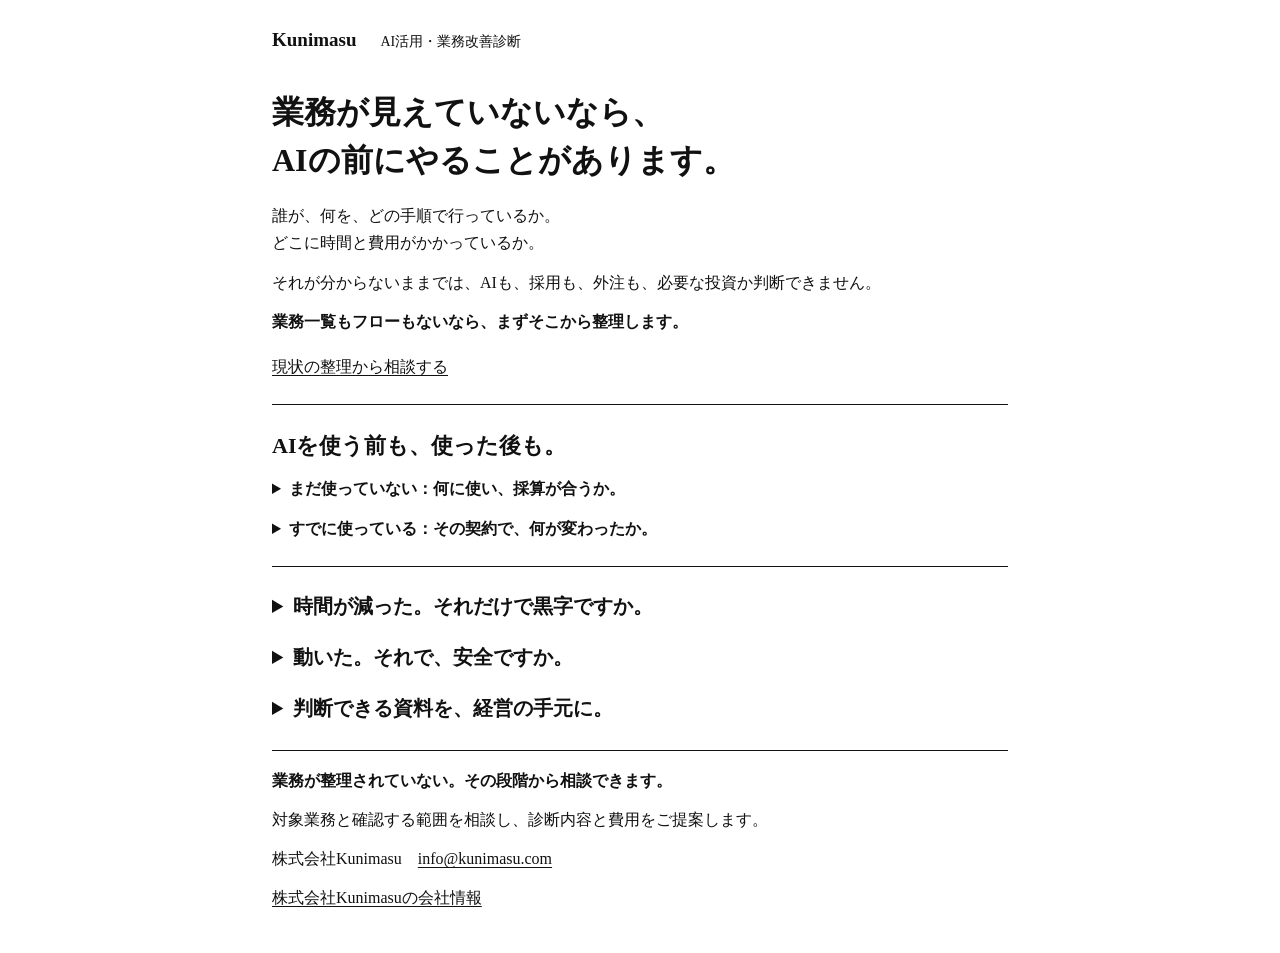
==== ai-diagnosis/index.html @ 6c60172c "Publish monochrome AI business diagnosis service page" ====
<!doctype html>
<html lang="ja">
<head>
  <meta charset="utf-8">
  <meta name="viewport" content="width=device-width, initial-scale=1">
  <title>AI活用・業務改善診断｜株式会社Kunimasu</title>
  <meta name="description" content="業務一覧もフローもないなら、まずそこから。AIを使う前も使った後も、業務の実態を整理し、効果・総費用・安全性を診断します。必要な実装・研修まで株式会社Kunimasuが支援します。">
  <meta property="og:title" content="AI活用・業務改善診断｜株式会社Kunimasu">
  <meta property="og:description" content="業務が見えていないなら、AIの前にやることがあります。業務の整理から、AI活用の効果・費用・安全性の診断、必要な実装・研修まで支援します。">
  <meta property="og:type" content="website">
  <meta property="og:url" content="https://kunimasu.com/ai-diagnosis/">
  <meta property="og:locale" content="ja_JP">
  <meta name="theme-color" content="#ffffff">
  <link rel="canonical" href="https://kunimasu.com/ai-diagnosis/">
  <link rel="icon" type="image/x-icon" href="/favicon.ico">
  <style>
  #kunimasu-monochrome {
    color-scheme:light;
    background:#fff;
    color:#111;
    font-family:"Times New Roman","Yu Mincho","Hiragino Mincho ProN",serif;
    font-size:16px;
    line-height:1.7;
    padding:24px 28px 30px;
    box-sizing:border-box;
    width:100%;
  }
  #kunimasu-monochrome * { box-sizing:border-box; }
  #kunimasu-monochrome a,
  #kunimasu-monochrome a:visited { color:#111; text-decoration:underline; text-underline-offset:3px; }
  #kunimasu-monochrome a:focus-visible,
  #kunimasu-monochrome summary:focus-visible { outline:2px solid #111; outline-offset:4px; }
  #kunimasu-monochrome header { display:flex; flex-wrap:wrap; gap:4px 24px; align-items:baseline; }
  #kunimasu-monochrome header strong { font-size:19px; }
  #kunimasu-monochrome header span { font-size:14px; }
  #kunimasu-monochrome h1 { font-size:32px; line-height:1.5; margin:32px 0 18px; font-weight:700; text-wrap:balance; }
  #kunimasu-monochrome h2 { font-size:22px; line-height:1.55; margin:22px 0 12px; font-weight:700; }
  #kunimasu-monochrome h3 { font-size:18px; margin:20px 0 10px; font-weight:700; }
  #kunimasu-monochrome p { margin:12px 0; }
  #kunimasu-monochrome ul,
  #kunimasu-monochrome ol { padding-left:1.5em; margin:12px 0; }
  #kunimasu-monochrome li { margin:3px 0; }
  #kunimasu-monochrome hr { border:0; border-top:1px solid #111; margin:24px 0; }
  #kunimasu-monochrome details { margin:12px 0; }
  #kunimasu-monochrome summary { font-weight:700; }
  #kunimasu-monochrome .km-point > summary { font-size:20px; line-height:1.55; }
  #kunimasu-monochrome .km-point { margin:20px 0; }
  #kunimasu-monochrome .km-request { margin-top:18px; }
  #kunimasu-monochrome .km-contact { margin-top:26px; padding-top:16px; border-top:1px solid #111; }
  #kunimasu-monochrome .km-contact strong { display:block; margin-bottom:8px; }
  @media(max-width:480px) {
    #kunimasu-monochrome { padding:20px 16px 26px; }
    #kunimasu-monochrome h1 { font-size:26px; margin-top:25px; }
    #kunimasu-monochrome h1 br { display:none; }
    #kunimasu-monochrome h2 { font-size:21px; }
    #kunimasu-monochrome .km-point > summary { font-size:19px; }
  }

  html { color-scheme:light; background:#fff; }
  body { margin:0; background:#fff; color:#111; }
  #kunimasu-monochrome { max-width:792px; margin-inline:auto; }
  #kunimasu-monochrome header strong a { text-decoration:none; }
  #kunimasu-monochrome a { overflow-wrap:anywhere; }
</style>
</head>
<body>
<main id="kunimasu-monochrome" aria-label="Kunimasu AI活用・業務改善診断">
  <header><strong><a href="/">Kunimasu</a></strong><span>AI活用・業務改善診断</span></header>
  <h1>業務が見えていないなら、<br>AIの前にやることがあります。</h1>
  <p>誰が、何を、どの手順で行っているか。<br>どこに時間と費用がかかっているか。</p>
  <p>それが分からないままでは、AIも、採用も、外注も、必要な投資か判断できません。</p>
  <p><strong>業務一覧もフローもないなら、まずそこから整理します。</strong></p>
  <p class="km-request"><a href="#km-contact">現状の整理から相談する</a></p>
  <hr>
  <h2>AIを使う前も、使った後も。</h2>
  <details>
    <summary>まだ使っていない：何に使い、採算が合うか。</summary>
    <p>困っている業務の実態を整理し、人・AI・プログラムでどう分担するかを検討します。必要な契約、導入・研修、運用の費用まで含め、着手する順序を決めます。</p>
    <p>最初から全業務の資料を揃える必要はありません。まず対象業務を選び、ヒアリングと実際の資料・記録から確認します。</p>
  </details>
  <details>
    <summary>すでに使っている：その契約で、何が変わったか。</summary>
    <p>毎回の指示、転記、確認や修正に、どれだけ手間が残っているか。現在使えるAIを踏まえ、業務手順、既存サービス、外注との分担を見直します。</p>
    <p>AIの手順は再利用できる形に整え、決まった変換・計算・集計は検証したプログラムで処理します。人は目的の設定と重要な判断を担います。</p>
  </details>
  <hr>
  <details class="km-point">
    <summary>時間が減った。それだけで黒字ですか。</summary>
    <p>AIの利用料、導入・研修、確認・修正、保守もコストです。削減時間を人件費に換算した数字と、実際に減る支出を分け、総費用に見合うかを確認します。</p>
    <p>以前から使っているツールや外注も比較対象です。置き換える費用と運用負担まで確認し、残すもの、見直すもの、追加で必要なものを整理します。</p>
  </details>
  <details class="km-point">
    <summary>動いた。それで、安全ですか。</summary>
    <p>自作アプリやGoogle Apps Script、AIの作業手順も対象です。誰の権限で動き、誰に公開され、どの情報を外部へ送っているかを確認します。</p>
    <p>対象と確認方法を定め、確認結果・対応の優先順位・未確認事項を報告します。</p>
  </details>
  <details class="km-point">
    <summary>判断できる資料を、経営の手元に。</summary>
    <ol>
      <li><strong>業務一覧表</strong>：担当・頻度・工数・使用ツールを整理します。</li>
      <li><strong>業務フロー図</strong>：作業と情報、判断・承認の流れを示します。</li>
      <li><strong>課題分析シート</strong>：非効率・重複・属人化や、安全性の確認結果を整理します。</li>
      <li><strong>改善提案書</strong>：効果・総費用・実行の難しさを比較します。</li>
      <li><strong>優先順位表・ロードマップ</strong>：着手順、担当、時期を示します。</li>
      <li><strong>手段の比較表</strong>：AI、既存ツール、専用開発などから適切な手段を検討します。</li>
    </ol>
    <p>経営層・事業責任者には、目標・費用・変更できる範囲の確認にご協力いただきます。現場の実態と経営の方針を合わせて、実行計画をまとめます。</p>
    <p>診断結果をもとに、自社で実行することも、必要な実装・研修をKunimasuへ依頼することもできます。人が必要なら、外注・採用の業務要件も整理します。</p>
  </details>
  <section id="km-contact" class="km-contact" aria-label="相談窓口">
    <strong>業務が整理されていない。その段階から相談できます。</strong>
    <p>対象業務と確認する範囲を相談し、診断内容と費用をご提案します。</p>
    <p>株式会社Kunimasu　<a href="mailto:info@kunimasu.com">info@kunimasu.com</a></p>
  </section>
  <footer><p><a href="/">株式会社Kunimasuの会社情報</a></p></footer>
</main>
</body>
</html>
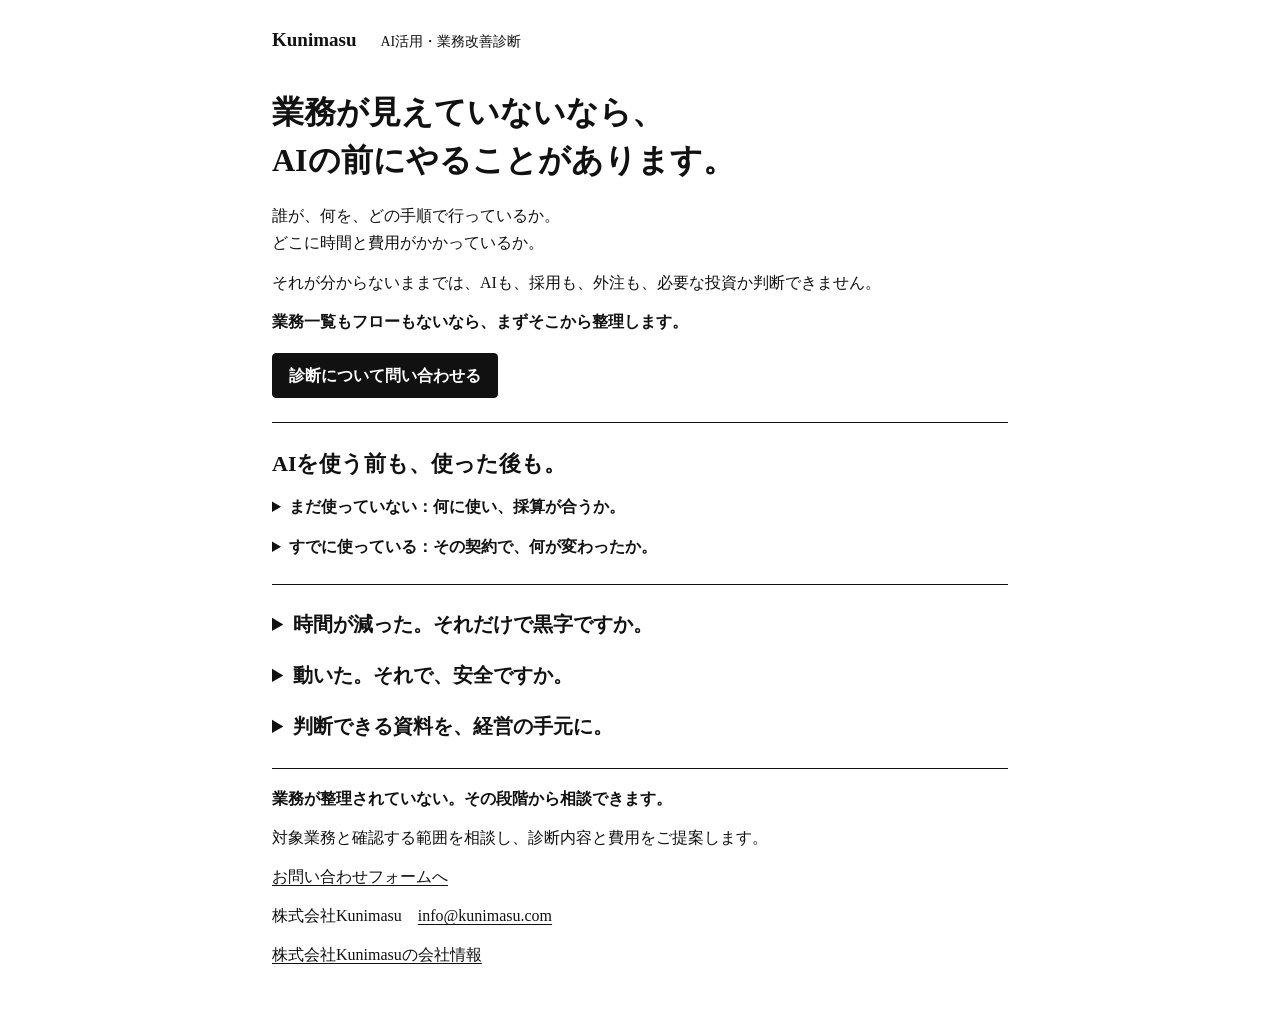
==== commit 3ac39560: "Improve mobile navigation and diagnosis contact flow" ====
--- a/ai-diagnosis/index.html
+++ b/ai-diagnosis/index.html
@@ -46,6 +46,20 @@
   #kunimasu-monochrome .km-point > summary { font-size:20px; line-height:1.55; }
   #kunimasu-monochrome .km-point { margin:20px 0; }
   #kunimasu-monochrome .km-request { margin-top:18px; }
+  #kunimasu-monochrome .km-request a {
+    display:inline-flex;
+    align-items:center;
+    justify-content:center;
+    min-height:44px;
+    padding:8px 16px;
+    border:1px solid #111;
+    border-radius:4px;
+    background:#111;
+    color:#fff;
+    font-weight:700;
+    text-align:center;
+    text-decoration:none;
+  }
   #kunimasu-monochrome .km-contact { margin-top:26px; padding-top:16px; border-top:1px solid #111; }
   #kunimasu-monochrome .km-contact strong { display:block; margin-bottom:8px; }
   @media(max-width:480px) {
@@ -54,6 +68,7 @@
     #kunimasu-monochrome h1 br { display:none; }
     #kunimasu-monochrome h2 { font-size:21px; }
     #kunimasu-monochrome .km-point > summary { font-size:19px; }
+    #kunimasu-monochrome summary { min-height:44px; padding-block:8px; }
   }
 
   html { color-scheme:light; background:#fff; }
@@ -70,7 +85,7 @@
   <p>誰が、何を、どの手順で行っているか。<br>どこに時間と費用がかかっているか。</p>
   <p>それが分からないままでは、AIも、採用も、外注も、必要な投資か判断できません。</p>
   <p><strong>業務一覧もフローもないなら、まずそこから整理します。</strong></p>
-  <p class="km-request"><a href="#km-contact">現状の整理から相談する</a></p>
+  <p class="km-request"><a href="/#contact">診断について問い合わせる</a></p>
   <hr>
   <h2>AIを使う前も、使った後も。</h2>
   <details>
@@ -110,6 +125,7 @@
   <section id="km-contact" class="km-contact" aria-label="相談窓口">
     <strong>業務が整理されていない。その段階から相談できます。</strong>
     <p>対象業務と確認する範囲を相談し、診断内容と費用をご提案します。</p>
+    <p><a href="/#contact">お問い合わせフォームへ</a></p>
     <p>株式会社Kunimasu　<a href="mailto:info@kunimasu.com">info@kunimasu.com</a></p>
   </section>
   <footer><p><a href="/">株式会社Kunimasuの会社情報</a></p></footer>
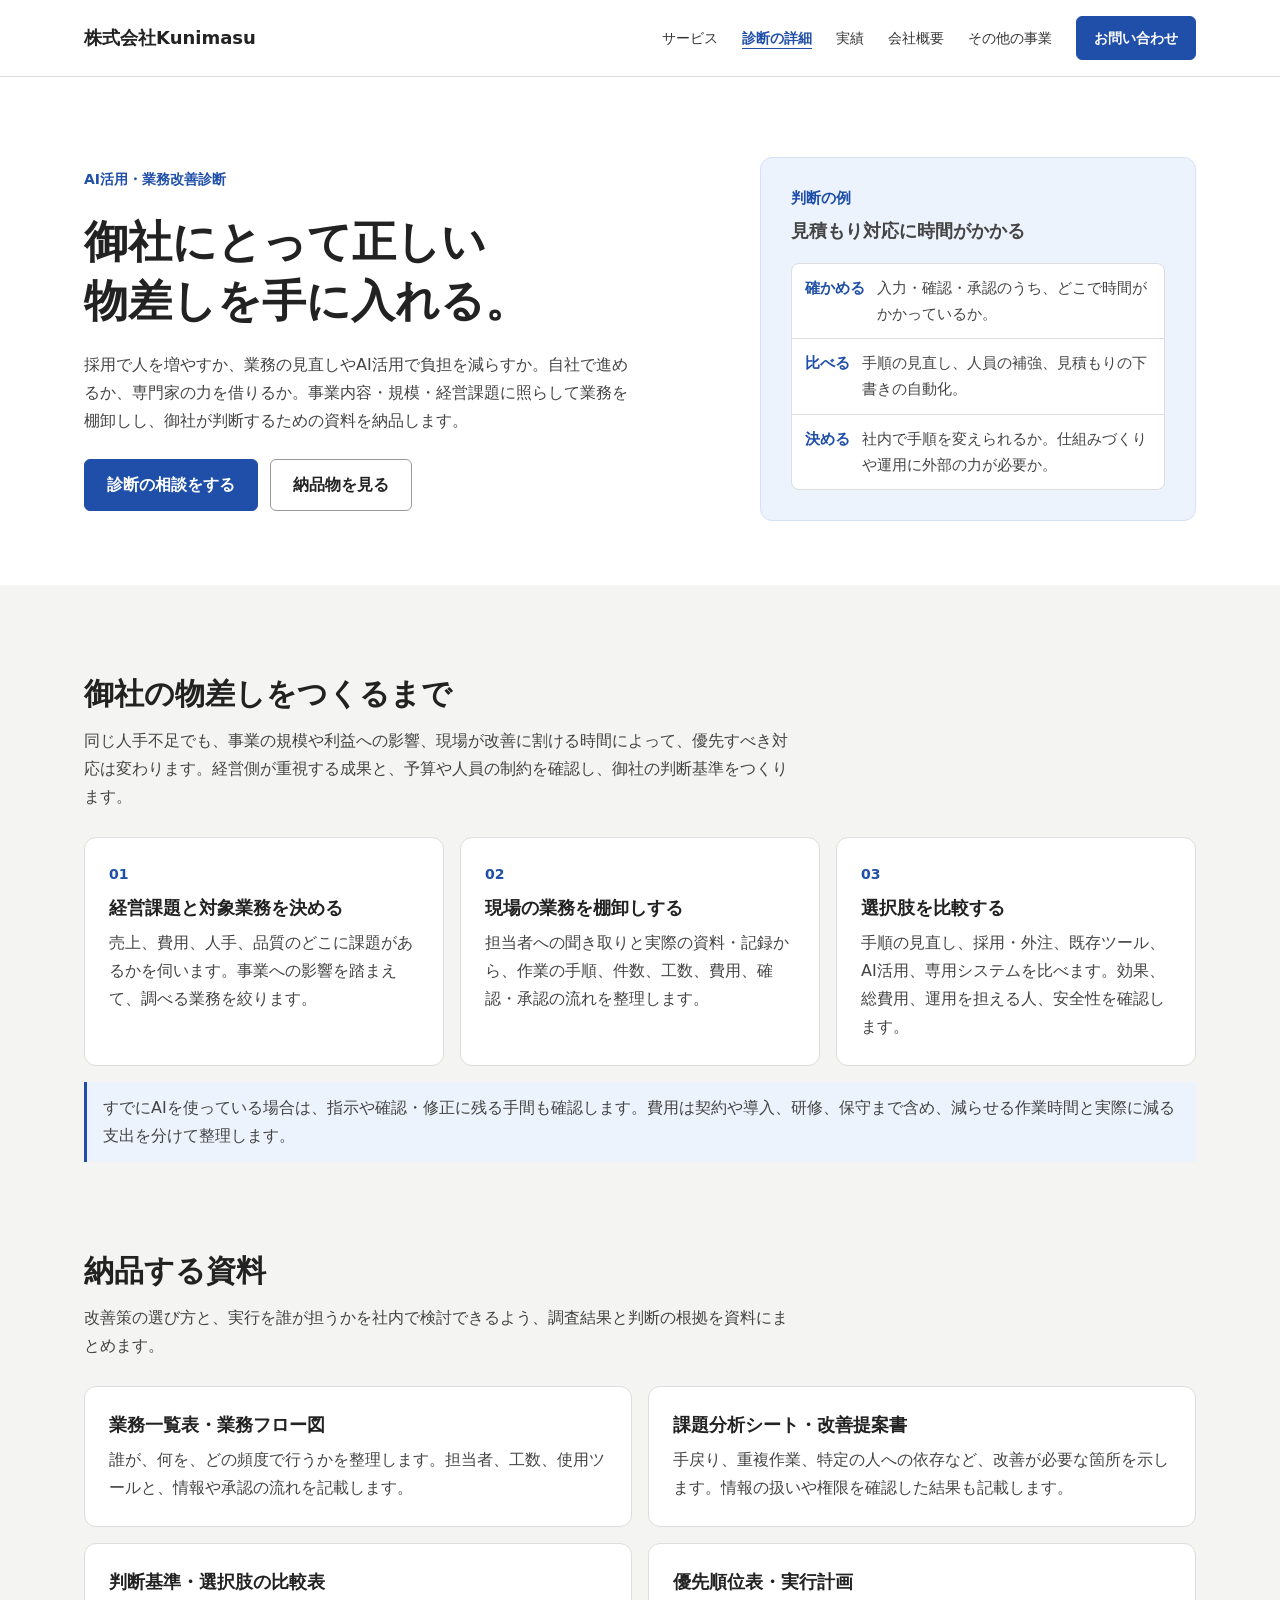
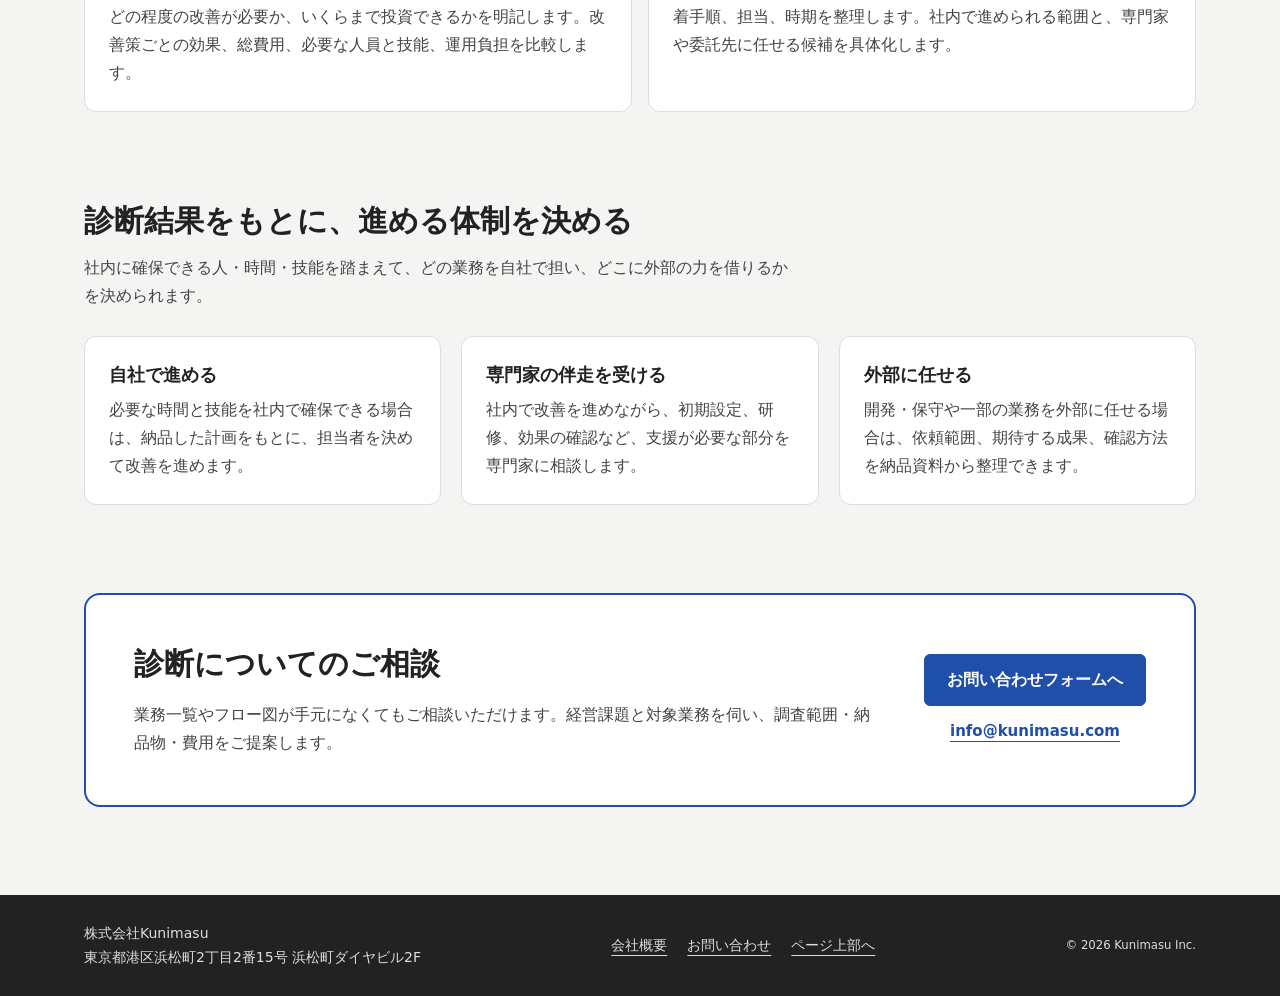
==== commit 3ec41bcd: "Redesign diagnosis page around management decisions" ====
--- a/ai-diagnosis/index.html
+++ b/ai-diagnosis/index.html
@@ -1,134 +1,159 @@
 <!doctype html>
 <html lang="ja">
-<head>
-  <meta charset="utf-8">
-  <meta name="viewport" content="width=device-width, initial-scale=1">
-  <title>AI活用・業務改善診断｜株式会社Kunimasu</title>
-  <meta name="description" content="業務一覧もフローもないなら、まずそこから。AIを使う前も使った後も、業務の実態を整理し、効果・総費用・安全性を診断します。必要な実装・研修まで株式会社Kunimasuが支援します。">
-  <meta property="og:title" content="AI活用・業務改善診断｜株式会社Kunimasu">
-  <meta property="og:description" content="業務が見えていないなら、AIの前にやることがあります。業務の整理から、AI活用の効果・費用・安全性の診断、必要な実装・研修まで支援します。">
-  <meta property="og:type" content="website">
-  <meta property="og:url" content="https://kunimasu.com/ai-diagnosis/">
-  <meta property="og:locale" content="ja_JP">
-  <meta name="theme-color" content="#ffffff">
-  <link rel="canonical" href="https://kunimasu.com/ai-diagnosis/">
-  <link rel="icon" type="image/x-icon" href="/favicon.ico">
-  <style>
-  #kunimasu-monochrome {
-    color-scheme:light;
-    background:#fff;
-    color:#111;
-    font-family:"Times New Roman","Yu Mincho","Hiragino Mincho ProN",serif;
-    font-size:16px;
-    line-height:1.7;
-    padding:24px 28px 30px;
-    box-sizing:border-box;
-    width:100%;
-  }
-  #kunimasu-monochrome * { box-sizing:border-box; }
-  #kunimasu-monochrome a,
-  #kunimasu-monochrome a:visited { color:#111; text-decoration:underline; text-underline-offset:3px; }
-  #kunimasu-monochrome a:focus-visible,
-  #kunimasu-monochrome summary:focus-visible { outline:2px solid #111; outline-offset:4px; }
-  #kunimasu-monochrome header { display:flex; flex-wrap:wrap; gap:4px 24px; align-items:baseline; }
-  #kunimasu-monochrome header strong { font-size:19px; }
-  #kunimasu-monochrome header span { font-size:14px; }
-  #kunimasu-monochrome h1 { font-size:32px; line-height:1.5; margin:32px 0 18px; font-weight:700; text-wrap:balance; }
-  #kunimasu-monochrome h2 { font-size:22px; line-height:1.55; margin:22px 0 12px; font-weight:700; }
-  #kunimasu-monochrome h3 { font-size:18px; margin:20px 0 10px; font-weight:700; }
-  #kunimasu-monochrome p { margin:12px 0; }
-  #kunimasu-monochrome ul,
-  #kunimasu-monochrome ol { padding-left:1.5em; margin:12px 0; }
-  #kunimasu-monochrome li { margin:3px 0; }
-  #kunimasu-monochrome hr { border:0; border-top:1px solid #111; margin:24px 0; }
-  #kunimasu-monochrome details { margin:12px 0; }
-  #kunimasu-monochrome summary { font-weight:700; }
-  #kunimasu-monochrome .km-point > summary { font-size:20px; line-height:1.55; }
-  #kunimasu-monochrome .km-point { margin:20px 0; }
-  #kunimasu-monochrome .km-request { margin-top:18px; }
-  #kunimasu-monochrome .km-request a {
-    display:inline-flex;
-    align-items:center;
-    justify-content:center;
-    min-height:44px;
-    padding:8px 16px;
-    border:1px solid #111;
-    border-radius:4px;
-    background:#111;
-    color:#fff;
-    font-weight:700;
-    text-align:center;
-    text-decoration:none;
-  }
-  #kunimasu-monochrome .km-contact { margin-top:26px; padding-top:16px; border-top:1px solid #111; }
-  #kunimasu-monochrome .km-contact strong { display:block; margin-bottom:8px; }
-  @media(max-width:480px) {
-    #kunimasu-monochrome { padding:20px 16px 26px; }
-    #kunimasu-monochrome h1 { font-size:26px; margin-top:25px; }
-    #kunimasu-monochrome h1 br { display:none; }
-    #kunimasu-monochrome h2 { font-size:21px; }
-    #kunimasu-monochrome .km-point > summary { font-size:19px; }
-    #kunimasu-monochrome summary { min-height:44px; padding-block:8px; }
-  }
+  <head>
+    <meta charset="utf-8">
+    <meta name="viewport" content="width=device-width, initial-scale=1">
+    <title>AI活用・業務改善診断｜株式会社Kunimasu</title>
+    <meta name="description" content="業務を棚卸しし、採用・外注・AI活用などを御社の事業に合う基準で比較します。自社で進めるか、専門家に任せるかを判断できる資料を納品します。">
+    <meta property="og:title" content="AI活用・業務改善診断｜株式会社Kunimasu">
+    <meta property="og:description" content="御社にとって正しい物差しを手に入れる。業務を棚卸しし、改善策と進める体制を経営として判断できる資料を納品します。">
+    <meta property="og:type" content="website">
+    <meta property="og:url" content="https://kunimasu.com/ai-diagnosis/">
+    <meta property="og:locale" content="ja_JP">
+    <meta name="theme-color" content="#ffffff">
+    <link rel="canonical" href="https://kunimasu.com/ai-diagnosis/">
+    <link rel="icon" type="image/x-icon" href="../favicon.ico">
+    <link rel="stylesheet" href="../styles.css?v=20261112-1">
+    <link rel="stylesheet" href="../home.css?v=20261125-mobile">
+    <link rel="stylesheet" href="diagnosis.css">
+    <script src="../home-menu.js" defer></script>
+  </head>
+  <body class="home-page diagnosis-page" id="top">
+    <a class="skip-link" href="#main">本文へ移動</a>
+    <header class="home-header">
+      <div class="home-shell home-header-inner">
+        <a class="home-brand" href="../" aria-label="株式会社Kunimasu"><span class="home-brand-company">株式会社</span>Kunimasu</a>
+        <button class="home-menu-button" type="button" aria-controls="home-nav" aria-expanded="false" hidden>メニュー</button>
+        <nav class="home-nav" id="home-nav" aria-label="メインメニュー">
+          <a href="../#service">サービス</a>
+          <a href="./" aria-current="page">診断の詳細</a>
+          <a href="../#works">実績</a>
+          <a href="../#company">会社概要</a>
+          <a href="../#other">その他の事業</a>
+        </nav>
+        <a class="home-button home-button-small home-header-contact" href="../#contact">お問い合わせ</a>
+      </div>
+    </header>
 
-  html { color-scheme:light; background:#fff; }
-  body { margin:0; background:#fff; color:#111; }
-  #kunimasu-monochrome { max-width:792px; margin-inline:auto; }
-  #kunimasu-monochrome header strong a { text-decoration:none; }
-  #kunimasu-monochrome a { overflow-wrap:anywhere; }
-</style>
-</head>
-<body>
-<main id="kunimasu-monochrome" aria-label="Kunimasu AI活用・業務改善診断">
-  <header><strong><a href="/">Kunimasu</a></strong><span>AI活用・業務改善診断</span></header>
-  <h1>業務が見えていないなら、<br>AIの前にやることがあります。</h1>
-  <p>誰が、何を、どの手順で行っているか。<br>どこに時間と費用がかかっているか。</p>
-  <p>それが分からないままでは、AIも、採用も、外注も、必要な投資か判断できません。</p>
-  <p><strong>業務一覧もフローもないなら、まずそこから整理します。</strong></p>
-  <p class="km-request"><a href="/#contact">診断について問い合わせる</a></p>
-  <hr>
-  <h2>AIを使う前も、使った後も。</h2>
-  <details>
-    <summary>まだ使っていない：何に使い、採算が合うか。</summary>
-    <p>困っている業務の実態を整理し、人・AI・プログラムでどう分担するかを検討します。必要な契約、導入・研修、運用の費用まで含め、着手する順序を決めます。</p>
-    <p>最初から全業務の資料を揃える必要はありません。まず対象業務を選び、ヒアリングと実際の資料・記録から確認します。</p>
-  </details>
-  <details>
-    <summary>すでに使っている：その契約で、何が変わったか。</summary>
-    <p>毎回の指示、転記、確認や修正に、どれだけ手間が残っているか。現在使えるAIを踏まえ、業務手順、既存サービス、外注との分担を見直します。</p>
-    <p>AIの手順は再利用できる形に整え、決まった変換・計算・集計は検証したプログラムで処理します。人は目的の設定と重要な判断を担います。</p>
-  </details>
-  <hr>
-  <details class="km-point">
-    <summary>時間が減った。それだけで黒字ですか。</summary>
-    <p>AIの利用料、導入・研修、確認・修正、保守もコストです。削減時間を人件費に換算した数字と、実際に減る支出を分け、総費用に見合うかを確認します。</p>
-    <p>以前から使っているツールや外注も比較対象です。置き換える費用と運用負担まで確認し、残すもの、見直すもの、追加で必要なものを整理します。</p>
-  </details>
-  <details class="km-point">
-    <summary>動いた。それで、安全ですか。</summary>
-    <p>自作アプリやGoogle Apps Script、AIの作業手順も対象です。誰の権限で動き、誰に公開され、どの情報を外部へ送っているかを確認します。</p>
-    <p>対象と確認方法を定め、確認結果・対応の優先順位・未確認事項を報告します。</p>
-  </details>
-  <details class="km-point">
-    <summary>判断できる資料を、経営の手元に。</summary>
-    <ol>
-      <li><strong>業務一覧表</strong>：担当・頻度・工数・使用ツールを整理します。</li>
-      <li><strong>業務フロー図</strong>：作業と情報、判断・承認の流れを示します。</li>
-      <li><strong>課題分析シート</strong>：非効率・重複・属人化や、安全性の確認結果を整理します。</li>
-      <li><strong>改善提案書</strong>：効果・総費用・実行の難しさを比較します。</li>
-      <li><strong>優先順位表・ロードマップ</strong>：着手順、担当、時期を示します。</li>
-      <li><strong>手段の比較表</strong>：AI、既存ツール、専用開発などから適切な手段を検討します。</li>
-    </ol>
-    <p>経営層・事業責任者には、目標・費用・変更できる範囲の確認にご協力いただきます。現場の実態と経営の方針を合わせて、実行計画をまとめます。</p>
-    <p>診断結果をもとに、自社で実行することも、必要な実装・研修をKunimasuへ依頼することもできます。人が必要なら、外注・採用の業務要件も整理します。</p>
-  </details>
-  <section id="km-contact" class="km-contact" aria-label="相談窓口">
-    <strong>業務が整理されていない。その段階から相談できます。</strong>
-    <p>対象業務と確認する範囲を相談し、診断内容と費用をご提案します。</p>
-    <p><a href="/#contact">お問い合わせフォームへ</a></p>
-    <p>株式会社Kunimasu　<a href="mailto:info@kunimasu.com">info@kunimasu.com</a></p>
-  </section>
-  <footer><p><a href="/">株式会社Kunimasuの会社情報</a></p></footer>
-</main>
-</body>
+    <main id="main" tabindex="-1">
+      <section class="home-hero" aria-labelledby="diagnosis-hero-title">
+        <div class="home-shell home-hero-inner diagnosis-hero">
+          <div class="home-hero-copy">
+            <p class="home-eyebrow">AI活用・業務改善診断</p>
+            <h1 id="diagnosis-hero-title"><span>御社にとって正しい</span><span>物差しを手に入れる。</span></h1>
+            <p>採用で人を増やすか、業務の見直しやAI活用で負担を減らすか。自社で進めるか、専門家の力を借りるか。事業内容・規模・経営課題に照らして業務を棚卸しし、御社が判断するための資料を納品します。</p>
+            <div class="home-actions">
+              <a class="home-button" href="../#contact">診断の相談をする</a>
+              <a class="home-button home-button-secondary" href="#deliverables">納品物を見る</a>
+            </div>
+          </div>
+          <aside class="home-card diagnosis-example" aria-labelledby="diagnosis-example-title">
+            <h2 id="diagnosis-example-title">判断の例</h2>
+            <p class="diagnosis-example-subject">見積もり対応に時間がかかる</p>
+            <dl>
+              <div><dt>確かめる</dt><dd>入力・確認・承認のうち、どこで時間がかかっているか。</dd></div>
+              <div><dt>比べる</dt><dd>手順の見直し、人員の補強、見積もりの下書きの自動化。</dd></div>
+              <div><dt>決める</dt><dd>社内で手順を変えられるか。仕組みづくりや運用に外部の力が必要か。</dd></div>
+            </dl>
+          </aside>
+        </div>
+      </section>
+
+      <section class="home-shell home-section" aria-labelledby="diagnosis-process-title">
+        <div class="diagnosis-section-heading">
+          <h2 id="diagnosis-process-title">御社の物差しをつくるまで</h2>
+          <p>同じ人手不足でも、事業の規模や利益への影響、現場が改善に割ける時間によって、優先すべき対応は変わります。経営側が重視する成果と、予算や人員の制約を確認し、御社の判断基準をつくります。</p>
+        </div>
+        <ol class="home-grid home-steps diagnosis-steps" role="list">
+          <li class="home-card">
+            <h3>経営課題と対象業務を決める</h3>
+            <p>売上、費用、人手、品質のどこに課題があるかを伺います。事業への影響を踏まえて、調べる業務を絞ります。</p>
+          </li>
+          <li class="home-card">
+            <h3>現場の業務を棚卸しする</h3>
+            <p>担当者への聞き取りと実際の資料・記録から、作業の手順、件数、工数、費用、確認・承認の流れを整理します。</p>
+          </li>
+          <li class="home-card">
+            <h3>選択肢を比較する</h3>
+            <p>手順の見直し、採用・外注、既存ツール、AI活用、専用システムを比べます。効果、総費用、運用を担える人、安全性を確認します。</p>
+          </li>
+        </ol>
+        <p class="diagnosis-note">すでにAIを使っている場合は、指示や確認・修正に残る手間も確認します。費用は契約や導入、研修、保守まで含め、減らせる作業時間と実際に減る支出を分けて整理します。</p>
+      </section>
+
+      <section class="home-shell home-section" id="deliverables" aria-labelledby="diagnosis-deliverables-title">
+        <div class="diagnosis-section-heading">
+          <h2 id="diagnosis-deliverables-title">納品する資料</h2>
+          <p>改善策の選び方と、実行を誰が担うかを社内で検討できるよう、調査結果と判断の根拠を資料にまとめます。</p>
+        </div>
+        <div class="home-grid home-grid-two diagnosis-documents">
+          <article class="home-card diagnosis-document">
+            <h3>業務一覧表・業務フロー図</h3>
+            <p>誰が、何を、どの頻度で行うかを整理します。担当者、工数、使用ツールと、情報や承認の流れを記載します。</p>
+          </article>
+          <article class="home-card diagnosis-document">
+            <h3>課題分析シート・改善提案書</h3>
+            <p>手戻り、重複作業、特定の人への依存など、改善が必要な箇所を示します。情報の扱いや権限を確認した結果も記載します。</p>
+          </article>
+          <article class="home-card diagnosis-document">
+            <h3>判断基準・選択肢の比較表</h3>
+            <p>どの程度の改善が必要か、いくらまで投資できるかを明記します。改善策ごとの効果、総費用、必要な人員と技能、運用負担を比較します。</p>
+          </article>
+          <article class="home-card diagnosis-document">
+            <h3>優先順位表・実行計画</h3>
+            <p>着手順、担当、時期を整理します。社内で進められる範囲と、専門家や委託先に任せる候補を具体化します。</p>
+          </article>
+        </div>
+      </section>
+
+      <section class="home-shell home-section" aria-labelledby="diagnosis-ownership-title">
+        <div class="diagnosis-section-heading">
+          <h2 id="diagnosis-ownership-title">診断結果をもとに、進める体制を決める</h2>
+          <p>社内に確保できる人・時間・技能を踏まえて、どの業務を自社で担い、どこに外部の力を借りるかを決められます。</p>
+        </div>
+        <div class="home-grid home-grid-three diagnosis-ownership">
+          <article class="home-card diagnosis-document">
+            <h3>自社で進める</h3>
+            <p>必要な時間と技能を社内で確保できる場合は、納品した計画をもとに、担当者を決めて改善を進めます。</p>
+          </article>
+          <article class="home-card diagnosis-document">
+            <h3>専門家の伴走を受ける</h3>
+            <p>社内で改善を進めながら、初期設定、研修、効果の確認など、支援が必要な部分を専門家に相談します。</p>
+          </article>
+          <article class="home-card diagnosis-document">
+            <h3>外部に任せる</h3>
+            <p>開発・保守や一部の業務を外部に任せる場合は、依頼範囲、期待する成果、確認方法を納品資料から整理できます。</p>
+          </article>
+        </div>
+      </section>
+
+      <section class="home-shell home-section diagnosis-contact" id="km-contact" aria-labelledby="diagnosis-contact-title">
+        <div class="home-panel diagnosis-contact-panel">
+          <div class="home-panel-copy">
+            <h2 id="diagnosis-contact-title">診断についてのご相談</h2>
+            <p>業務一覧やフロー図が手元になくてもご相談いただけます。経営課題と対象業務を伺い、調査範囲・納品物・費用をご提案します。</p>
+          </div>
+          <div class="diagnosis-contact-actions">
+            <a class="home-button" href="../#contact">お問い合わせフォームへ</a>
+            <a class="home-text-link" href="mailto:info@kunimasu.com">info@kunimasu.com</a>
+          </div>
+        </div>
+      </section>
+    </main>
+
+    <footer class="home-footer">
+      <div class="home-shell home-footer-inner">
+        <div>
+          <p>株式会社Kunimasu</p>
+          <p>東京都港区浜松町2丁目2番15号 浜松町ダイヤビル2F</p>
+        </div>
+        <nav aria-label="フッターメニュー">
+          <a href="../company/">会社概要</a>
+          <a href="../contact/">お問い合わせ</a>
+          <a href="#top">ページ上部へ</a>
+        </nav>
+        <small>© 2026 Kunimasu Inc.</small>
+      </div>
+    </footer>
+  </body>
 </html>
--- a/styles.css
+++ b/styles.css
@@ -0,0 +1,331 @@
+@charset "UTF-8";
+
+:root {
+  color-scheme: light;
+  --ink: #202020;
+  --muted: #626262;
+  --line: #dedede;
+}
+
+* {
+  box-sizing: border-box;
+}
+
+html {
+  scroll-padding-top: 32px;
+}
+
+body {
+  margin: 0;
+  background: #fff;
+  color: var(--ink);
+  font-family: Arial, "Hiragino Kaku Gothic ProN", "Yu Gothic", Meiryo, sans-serif;
+  font-size: 15px;
+  line-height: 1.9;
+  -webkit-font-smoothing: antialiased;
+}
+
+a {
+  color: inherit;
+  text-underline-offset: 5px;
+  text-decoration-thickness: 1px;
+}
+
+a:hover {
+  text-decoration: underline;
+}
+
+a:focus-visible {
+  outline: 2px solid currentColor;
+  outline-offset: 5px;
+}
+
+h1, h2, h3, p {
+  margin: 0;
+}
+
+.page {
+  width: min(1040px, calc(100% - 96px));
+  margin-inline: auto;
+}
+
+.skip-link {
+  position: fixed;
+  top: 10px;
+  left: 10px;
+  z-index: 10;
+  padding: 8px 14px;
+  background: #fff;
+  transform: translateY(-180%);
+}
+
+.skip-link:focus {
+  transform: none;
+}
+
+.site-header {
+  display: flex;
+  justify-content: space-between;
+  align-items: center;
+  gap: 24px;
+  min-height: 96px;
+}
+
+.brand {
+  padding-block: 10px;
+  font-size: 15px;
+  font-weight: 700;
+  text-decoration: none;
+}
+
+.site-header nav {
+  display: flex;
+  flex-wrap: wrap;
+  gap: 0 30px;
+  font-size: 12px;
+}
+
+.site-header nav a {
+  padding-block: 12px;
+  text-decoration: none;
+}
+
+.hero {
+  display: grid;
+  grid-template-columns: 1.1fr 1fr;
+  align-items: center;
+  gap: 64px;
+  padding-block: 85px 105px;
+}
+
+.hero h1 {
+  font-family: "Times New Roman", Times, serif;
+  font-size: clamp(76px, 11.4vw, 138px);
+  font-weight: 400;
+  line-height: 1;
+  letter-spacing: -.055em;
+}
+
+.hero p {
+  justify-self: end;
+  font-size: 20px;
+  line-height: 2;
+}
+
+.section {
+  display: grid;
+  grid-template-columns: 140px minmax(0, 1fr);
+  gap: 40px;
+  padding-top: 26px;
+  border-top: 1px solid var(--ink);
+}
+
+.section + .section {
+  margin-top: 76px;
+}
+
+.section h2 {
+  font-size: 14px;
+  font-weight: 700;
+  line-height: 2;
+}
+
+.business-row {
+  display: grid;
+  grid-template-columns: 180px minmax(0, 1fr);
+  gap: 24px;
+  padding-block: 23px;
+  border-bottom: 1px solid var(--line);
+}
+
+.business-row:first-child {
+  padding-top: 0;
+}
+
+.business-row:last-child {
+  border-bottom: 0;
+  padding-bottom: 0;
+}
+
+.business-row h3 {
+  font-size: 16px;
+  font-weight: 500;
+  line-height: 1.9;
+}
+
+.business-row p {
+  color: var(--muted);
+  font-size: 14px;
+  line-height: 1.9;
+}
+
+.service-url {
+  display: inline-block;
+  margin-top: 8px;
+  font-size: 12px;
+}
+
+.company-list {
+  margin: 0;
+}
+
+.company-list > div {
+  display: grid;
+  grid-template-columns: 180px minmax(0, 1fr);
+  gap: 24px;
+  padding-block: 15px;
+  border-bottom: 1px solid var(--line);
+}
+
+.company-list > div:first-child {
+  padding-top: 0;
+}
+
+.company-list > div:last-child {
+  padding-bottom: 0;
+  border-bottom: 0;
+}
+
+.company-list dt {
+  font-size: 13px;
+}
+
+.company-list dd {
+  margin: 0;
+  font-size: 14px;
+  overflow-wrap: anywhere;
+}
+
+.contact-email {
+  display: inline-block;
+  font-size: 24px;
+  line-height: 1.4;
+}
+
+.contact-section p {
+  margin-top: 17px;
+  color: var(--muted);
+  font-size: 13px;
+}
+
+.site-footer {
+  display: flex;
+  justify-content: space-between;
+  align-items: center;
+  gap: 20px;
+  margin-top: 95px;
+  padding-block: 23px;
+  border-top: 1px solid var(--line);
+  color: var(--muted);
+  font-size: 11px;
+}
+
+.site-footer small {
+  font-size: inherit;
+}
+
+@media (max-width: 800px) {
+  .page {
+    width: calc(100% - 56px);
+  }
+
+  .hero {
+    grid-template-columns: 1fr;
+    gap: 30px;
+    padding-block: 58px 70px;
+  }
+
+  .hero h1 {
+    font-size: clamp(48px, 17.5vw, 108px);
+  }
+
+  .hero p {
+    justify-self: start;
+    font-size: 17px;
+  }
+
+  .section {
+    grid-template-columns: 1fr;
+    gap: 27px;
+    padding-top: 20px;
+  }
+
+  .business-row,
+  .company-list > div {
+    grid-template-columns: 160px minmax(0, 1fr);
+  }
+}
+
+@media (max-width: 480px) {
+  .page {
+    width: calc(100% - 40px);
+  }
+
+  .site-header {
+    flex-wrap: wrap;
+    justify-content: flex-start;
+    gap: 0;
+    padding-top: 14px;
+  }
+
+  .brand {
+    flex-basis: 100%;
+    font-size: 14px;
+  }
+
+  .site-header nav {
+    gap: 0 26px;
+    font-size: 12px;
+  }
+
+  .hero {
+    padding-block: 44px 55px;
+    gap: 27px;
+  }
+
+  .hero p {
+    font-size: 16px;
+  }
+
+  .section + .section {
+    margin-top: 55px;
+  }
+
+  .business-row {
+    grid-template-columns: 1fr;
+    gap: 6px;
+    padding-block: 19px;
+  }
+
+  .business-row h3 {
+    font-size: 16px;
+  }
+
+  .business-row p,
+  .company-list dd {
+    font-size: 13px;
+  }
+
+  .company-list > div {
+    grid-template-columns: 66px minmax(0, 1fr);
+    gap: 19px;
+    padding-block: 16px;
+  }
+
+  .company-list dt {
+    font-size: 12px;
+  }
+
+  .contact-email {
+    font-size: 23px;
+  }
+
+  .contact-section p {
+    font-size: 12px;
+  }
+
+  .site-footer {
+    margin-top: 64px;
+    font-size: 10px;
+  }
+}
--- a/home.css
+++ b/home.css
@@ -0,0 +1,902 @@
+.home-page {
+  --home-white: #fff;
+  --home-background: #f4f4f2;
+  --home-strip: #ecece8;
+  --home-ink: #222;
+  --home-copy: #444;
+  --home-muted: #555;
+  --home-line: #ddd;
+  --home-accent: #1f4fa8;
+  --home-accent-hover: #163a7d;
+  --home-accent-tint: #edf3fc;
+  --home-width: 1160px;
+  --home-gutter: 24px;
+  --home-section-gap: 88px;
+
+  background: var(--home-background);
+  color: var(--home-ink);
+  font-family: "Noto Sans JP", system-ui, "Yu Gothic", Meiryo, sans-serif;
+  font-size: 1rem;
+  line-height: 1.75;
+}
+
+.home-page :focus-visible {
+  outline: 2px solid var(--home-accent);
+  outline-offset: 4px;
+}
+
+.home-page h2 {
+  font-size: clamp(1.5rem, 2.5vw, 1.875rem);
+  line-height: 1.4;
+}
+
+.home-page h3 {
+  font-size: 1.125rem;
+  line-height: 1.5;
+}
+
+.home-shell {
+  width: 100%;
+  max-width: var(--home-width);
+  margin-inline: auto;
+  padding-inline: var(--home-gutter);
+}
+
+.home-header {
+  background: var(--home-white);
+  border-bottom: 1px solid var(--home-line);
+}
+
+.home-header-inner {
+  display: grid;
+  grid-template-columns: auto minmax(0, 1fr) auto;
+  align-items: center;
+  gap: 24px;
+  padding-block: 16px;
+}
+
+.home-brand {
+  font-size: 1.125rem;
+  font-weight: 700;
+  text-decoration: none;
+}
+
+.home-menu-button {
+  display: none;
+}
+
+.home-nav {
+  display: flex;
+  flex-wrap: wrap;
+  justify-content: flex-end;
+  gap: 4px 24px;
+}
+
+.home-nav a {
+  display: flex;
+  align-items: center;
+  min-height: 44px;
+  color: #333;
+  font-size: 0.875rem;
+  text-decoration: none;
+}
+
+.home-nav a:hover,
+.home-brand:hover {
+  color: var(--home-accent);
+  text-decoration: underline;
+}
+
+.home-button {
+  display: inline-flex;
+  align-items: center;
+  justify-content: center;
+  border: 1px solid var(--home-accent);
+  border-radius: 6px;
+  padding: 13px 22px;
+  background: var(--home-accent);
+  color: var(--home-white);
+  font: inherit;
+  font-weight: 700;
+  line-height: 1.5;
+  text-align: center;
+  text-decoration: none;
+  cursor: pointer;
+}
+
+.home-button:hover {
+  border-color: var(--home-accent-hover);
+  background: var(--home-accent-hover);
+  text-decoration: none;
+}
+
+.home-button-small {
+  min-height: 44px;
+  padding: 10px 17px;
+  font-size: 0.875rem;
+}
+
+.home-button-secondary {
+  border-color: #999;
+  background: var(--home-white);
+  color: var(--home-ink);
+}
+
+.home-button-secondary:hover {
+  border-color: var(--home-accent);
+  background: var(--home-accent-tint);
+  color: var(--home-accent-hover);
+}
+
+.home-hero {
+  background: var(--home-white);
+}
+
+.home-hero-inner {
+  display: grid;
+  grid-template-columns: minmax(0, 1fr) minmax(0, 0.93fr);
+  align-items: center;
+  gap: 48px;
+  padding-block: 80px 64px;
+}
+
+.home-hero-copy,
+.home-panel-copy,
+.home-profile-copy {
+  display: grid;
+  gap: 16px;
+}
+
+.home-hero-copy {
+  gap: 20px;
+}
+
+.home-hero h1 {
+  font-size: clamp(1.875rem, 3.5vw, 2.75rem);
+  font-weight: 700;
+  line-height: 1.35;
+}
+
+.home-hero h1 span {
+  display: block;
+}
+
+.home-hero p,
+.home-panel-copy p,
+.home-profile-copy p {
+  color: var(--home-copy);
+}
+
+.home-hero p:not(.home-eyebrow) {
+  max-width: 30em;
+}
+
+.home-hero .home-eyebrow {
+  color: var(--home-muted);
+  font-size: 0.875rem;
+  font-weight: 500;
+}
+
+.home-actions {
+  display: flex;
+  flex-wrap: wrap;
+  gap: 12px;
+  margin-top: 4px;
+}
+
+.home-hero-image {
+  display: block;
+  width: 100%;
+  height: 340px;
+  border-radius: 12px;
+  object-fit: cover;
+}
+
+.home-business-bar {
+  background: var(--home-strip);
+  border-block: 1px solid var(--home-line);
+}
+
+.home-business-bar-inner {
+  display: flex;
+  flex-wrap: wrap;
+  align-items: center;
+  gap: 8px 14px;
+  padding-block: 14px;
+  color: var(--home-copy);
+  font-size: 0.875rem;
+}
+
+.home-pill {
+  display: inline-flex;
+  align-items: center;
+  min-height: 42px;
+  border: 1px solid #aaa;
+  border-radius: 999px;
+  padding: 6px 16px;
+  background: var(--home-white);
+  color: var(--home-ink);
+  text-decoration: none;
+}
+
+.home-pill:hover {
+  border-color: var(--home-accent);
+  color: var(--home-accent);
+}
+
+.home-section {
+  padding-top: var(--home-section-gap);
+}
+
+.home-section > h2,
+.home-section-heading {
+  margin-bottom: 30px;
+}
+
+.home-section-heading > p {
+  margin-top: 8px;
+  color: var(--home-muted);
+  font-size: 0.875rem;
+}
+
+.home-section > .home-small-title {
+  margin-bottom: 24px;
+  font-size: 1.5rem;
+}
+
+.home-grid {
+  display: grid;
+  gap: 20px;
+}
+
+.home-grid-three {
+  grid-template-columns: repeat(3, minmax(0, 1fr));
+}
+
+.home-grid-two {
+  grid-template-columns: repeat(2, minmax(0, 1fr));
+  gap: 16px;
+}
+
+.home-card,
+.home-concerns li {
+  border: 1px solid var(--home-line);
+  border-radius: 12px;
+  background: var(--home-white);
+}
+
+.home-concerns {
+  grid-template-columns: repeat(4, minmax(0, 1fr));
+  gap: 16px;
+  margin: 0;
+  padding: 0;
+  list-style: none;
+}
+
+.home-concerns li {
+  padding: 21px 23px;
+  border-radius: 10px;
+}
+
+.home-service {
+  display: flex;
+  flex-direction: column;
+  gap: 14px;
+  padding: 28px;
+}
+
+.home-service > h3,
+.home-case h3 {
+  font-size: 1.25rem;
+}
+
+.home-service > p,
+.home-case-content,
+.home-estimate p,
+.home-other p {
+  color: var(--home-copy);
+}
+
+.home-example {
+  display: grid;
+  gap: 3px;
+  margin-top: auto;
+  border-radius: 6px;
+  padding: 11px 14px;
+  background: var(--home-background);
+  font-size: 0.875rem;
+}
+
+.home-example strong {
+  color: var(--home-ink);
+}
+
+.home-text-link,
+.home-contact-routes a {
+  color: var(--home-accent);
+}
+
+.home-text-link {
+  width: fit-content;
+  max-width: 100%;
+  font-size: 0.9375rem;
+  font-weight: 700;
+}
+
+.home-text-link:hover,
+.home-contact-routes a:hover {
+  color: var(--home-accent-hover);
+}
+
+.home-panel {
+  display: grid;
+  align-items: start;
+  gap: 40px;
+  border: 1px solid var(--home-line);
+  border-radius: 16px;
+  padding: clamp(24px, 4vw, 48px);
+  background: var(--home-white);
+}
+
+.home-diagnosis {
+  grid-template-columns: minmax(0, 1.35fr) minmax(0, 1fr);
+  align-items: center;
+  border: 2px solid var(--home-accent);
+}
+
+.home-diagnosis-aside {
+  display: grid;
+  gap: 12px;
+}
+
+.home-diagnosis-output {
+  border-radius: 8px;
+  padding: 20px;
+  background: var(--home-accent-tint);
+}
+
+.home-diagnosis-output ul {
+  margin: 8px 0 0;
+  padding-left: 1.25em;
+  color: var(--home-copy);
+  font-size: 0.9375rem;
+}
+
+.home-case {
+  overflow: hidden;
+}
+
+.home-case-heading {
+  padding: 20px 24px;
+  border-bottom: 1px solid var(--home-line);
+  background: var(--home-accent-tint);
+}
+
+.home-case-heading p {
+  margin-bottom: 5px;
+  color: var(--home-accent);
+  font-size: 0.875rem;
+  font-weight: 700;
+}
+
+.home-case-content {
+  display: grid;
+  gap: 10px;
+  padding: 20px 24px 24px;
+}
+
+.home-more {
+  margin-top: 16px;
+  padding-inline: 20px;
+}
+
+.home-more summary {
+  padding-block: 13px;
+  color: var(--home-accent);
+  font-weight: 700;
+  cursor: pointer;
+}
+
+.home-more ul {
+  display: grid;
+  grid-template-columns: repeat(2, minmax(0, 1fr));
+  column-gap: 30px;
+  margin: 0 0 16px;
+  padding-left: 1.3em;
+}
+
+.home-steps {
+  counter-reset: home-step;
+  grid-template-columns: repeat(5, minmax(0, 1fr));
+  gap: 12px;
+  margin: 0;
+  padding: 0;
+  list-style: none;
+}
+
+.home-steps li {
+  counter-increment: home-step;
+  padding: 19px;
+}
+
+.home-steps li::before {
+  display: block;
+  margin-bottom: 7px;
+  color: var(--home-accent);
+  content: counter(home-step, decimal-leading-zero);
+  font-size: 0.875rem;
+  font-weight: 700;
+}
+
+.home-steps h3 {
+  margin-bottom: 4px;
+  font-size: 1rem;
+}
+
+.home-steps p {
+  color: var(--home-copy);
+  font-size: 0.875rem;
+}
+
+.home-estimate {
+  display: grid;
+  grid-template-columns: auto minmax(0, 1fr);
+  align-items: baseline;
+  gap: 8px 32px;
+  margin-top: 20px;
+  padding: 20px 24px;
+}
+
+.home-profile {
+  display: grid;
+  grid-template-columns: minmax(0, 280px) minmax(0, 1fr);
+  align-items: start;
+  gap: 40px;
+}
+
+.home-profile-image {
+  display: block;
+  width: 100%;
+  height: 320px;
+  border-radius: 12px;
+  object-fit: cover;
+  object-position: center 38%;
+}
+
+.home-profile-copy h3 {
+  margin-top: 4px;
+}
+
+.home-profile-copy .home-profile-name {
+  color: var(--home-ink);
+  font-size: 0.9375rem;
+}
+
+.home-profile-name strong {
+  font-size: 1.125rem;
+}
+
+.home-career,
+.home-company {
+  margin: 0;
+}
+
+.home-career > div,
+.home-company > div {
+  display: grid;
+  align-items: baseline;
+  gap: 4px 24px;
+}
+
+.home-career > div {
+  grid-template-columns: 4.25rem minmax(0, 1fr);
+  padding: 8px 0;
+  border-top: 1px solid var(--home-line);
+}
+
+.home-career dt {
+  font-weight: 700;
+}
+
+.home-career dd,
+.home-company dd {
+  margin: 0;
+}
+
+.home-other {
+  display: grid;
+  align-items: center;
+  gap: 16px;
+  padding: 20px;
+}
+
+.home-other-with-image {
+  grid-template-columns: minmax(0, 96px) minmax(0, 1fr);
+}
+
+.home-other img {
+  display: block;
+  width: 100%;
+  height: 72px;
+  border-radius: 6px;
+  object-fit: cover;
+}
+
+.home-other h3 {
+  margin-bottom: 3px;
+}
+
+.home-company > div {
+  grid-template-columns: 120px minmax(0, 1fr);
+  padding: 15px 24px;
+}
+
+.home-company > div + div {
+  border-top: 1px solid var(--home-line);
+}
+
+.home-company dt {
+  color: var(--home-muted);
+}
+
+.home-contact {
+  padding-bottom: var(--home-section-gap);
+}
+
+.home-contact-panel {
+  grid-template-areas:
+    "copy form"
+    "routes form";
+  grid-template-columns: minmax(0, 0.83fr) minmax(0, 1.17fr);
+  grid-template-rows: auto 1fr;
+  row-gap: 16px;
+}
+
+.home-contact-copy {
+  grid-area: copy;
+}
+
+.home-email {
+  overflow-wrap: anywhere;
+}
+
+.home-contact-routes {
+  grid-area: routes;
+  margin: 0;
+  padding-left: 1.25em;
+  color: var(--home-copy);
+  font-size: 0.9375rem;
+}
+
+.home-contact-form {
+  display: grid;
+  grid-area: form;
+  gap: 14px;
+}
+
+.home-contact-form[hidden] {
+  display: none;
+}
+
+.home-contact-form label {
+  display: grid;
+  min-width: 0;
+  gap: 4px;
+  font-size: 0.875rem;
+  font-weight: 700;
+}
+
+.home-contact-form :is(select, input, textarea) {
+  width: 100%;
+  min-width: 0;
+  min-height: 44px;
+  border: 1px solid #999;
+  border-radius: 6px;
+  padding: 8px 11px;
+  background-color: var(--home-white);
+  color: var(--home-ink);
+  font: inherit;
+  font-size: 1rem;
+  font-weight: 400;
+}
+
+.home-contact-form textarea {
+  resize: vertical;
+}
+
+.home-form-note {
+  color: var(--home-muted);
+  font-size: 0.875rem;
+}
+
+.home-form-note:empty {
+  margin-top: -14px;
+}
+
+.home-footer {
+  background: var(--home-ink);
+  color: #ddd;
+  font-size: 0.875rem;
+}
+
+.home-footer-inner,
+.home-footer nav {
+  display: flex;
+  flex-wrap: wrap;
+  align-items: center;
+  gap: 10px 20px;
+}
+
+.home-footer-inner {
+  justify-content: space-between;
+  padding-block: 26px;
+}
+
+.home-footer :focus-visible {
+  outline-color: var(--home-white);
+}
+
+@media (max-width: 960px) {
+  .home-page {
+    --home-section-gap: 68px;
+  }
+
+  .home-header-inner {
+    grid-template-columns: minmax(0, 1fr) auto;
+    gap: 4px 16px;
+    padding-block: 12px 6px;
+  }
+
+  .home-nav {
+    grid-column: 1 / -1;
+    grid-row: 2;
+    justify-content: flex-start;
+  }
+
+  .home-hero-inner {
+    gap: 28px;
+    padding-block: 60px 52px;
+  }
+
+  .home-hero-image {
+    height: 300px;
+  }
+
+  .home-concerns {
+    grid-template-columns: repeat(2, minmax(0, 1fr));
+  }
+
+  .home-service,
+  .home-case-heading,
+  .home-case-content {
+    padding: 20px;
+  }
+
+  .home-steps {
+    grid-template-columns: repeat(auto-fit, minmax(min(100%, 145px), 1fr));
+  }
+}
+
+@media (max-width: 740px) {
+  .home-page {
+    --home-gutter: 20px;
+    --home-section-gap: 56px;
+  }
+
+  .home-page :is(main, section, article, h2, .home-contact-panel)[id] {
+    scroll-margin-top: 44px;
+  }
+
+  .home-header[data-menu-ready] {
+    position: sticky;
+    top: 0;
+    z-index: 5;
+  }
+
+  .home-header[data-menu-ready] .home-header-inner {
+    grid-template-columns: minmax(0, 1fr) auto auto;
+    gap: 0 10px;
+    padding-block: 8px;
+  }
+
+  .home-header[data-menu-ready] .home-brand {
+    white-space: nowrap;
+  }
+
+  .home-menu-button:not([hidden]) {
+    display: inline-flex;
+    grid-column: 2;
+    grid-row: 1;
+    align-items: center;
+    justify-content: center;
+    min-width: 44px;
+    min-height: 44px;
+    border: 1px solid #999;
+    border-radius: 6px;
+    padding: 6px 9px;
+    background: var(--home-white);
+    color: var(--home-ink);
+    font: inherit;
+    font-size: 0.875rem;
+    font-weight: 700;
+    line-height: 1.3;
+    cursor: pointer;
+  }
+
+  .home-menu-button[aria-expanded="true"] {
+    border-color: var(--home-accent);
+    background: var(--home-accent-tint);
+    color: var(--home-accent);
+  }
+
+  .home-header[data-menu-ready] .home-header-contact {
+    grid-column: 3;
+    grid-row: 1;
+  }
+
+  .home-header[data-menu-ready] .home-nav {
+    position: absolute;
+    inset: 100% 0 auto;
+    display: grid;
+    justify-content: stretch;
+    gap: 0;
+    max-height: calc(100dvh - 64px);
+    overflow-y: auto;
+    border-block: 1px solid var(--home-line);
+    background: var(--home-white);
+  }
+
+  .home-menu-button[aria-expanded="false"] + .home-nav {
+    display: none;
+  }
+
+  .home-header[data-menu-ready] .home-nav a {
+    min-height: 48px;
+    padding-inline: var(--home-gutter);
+    font-size: 1rem;
+  }
+
+  .home-header[data-menu-ready] .home-nav a + a {
+    border-top: 1px solid var(--home-line);
+  }
+
+  .home-header[data-menu-ready] .home-nav a:focus-visible {
+    outline-offset: -4px;
+  }
+
+  .home-hero-inner,
+  .home-panel,
+  .home-grid-three,
+  .home-profile {
+    grid-template-columns: minmax(0, 1fr);
+  }
+
+  .home-hero-inner {
+    gap: 20px;
+    padding-block: 28px 26px;
+  }
+
+  .home-hero-copy {
+    gap: 14px;
+  }
+
+  .home-hero h1 {
+    font-size: clamp(1.4375rem, 7vw, 2.25rem);
+  }
+
+  .home-actions {
+    display: grid;
+    grid-template-columns: minmax(0, 1fr) auto;
+    gap: 8px;
+  }
+
+  .home-actions .home-button {
+    min-height: 48px;
+    padding-inline: 12px;
+    font-size: 0.9375rem;
+  }
+
+  .home-contact-panel {
+    grid-template-areas: "copy" "form" "routes";
+    grid-template-rows: auto;
+    gap: 20px;
+  }
+
+  .home-contact-routes {
+    border-top: 1px solid var(--home-line);
+    padding-top: 12px;
+  }
+
+  .home-hero-image {
+    height: auto;
+    max-height: 340px;
+    aspect-ratio: 16 / 9;
+  }
+
+  .home-section > h2,
+  .home-section-heading {
+    margin-bottom: 20px;
+  }
+
+  .home-panel,
+  .home-profile {
+    gap: 24px;
+  }
+
+  .home-profile-image {
+    width: min(100%, 280px);
+    height: auto;
+    aspect-ratio: 1 / 1;
+  }
+
+  .home-profile-copy {
+    grid-row: 1;
+  }
+}
+
+@media (max-width: 480px) {
+  .home-page {
+    --home-gutter: 16px;
+  }
+
+  .home-brand,
+  .home-button-small {
+    overflow-wrap: anywhere;
+  }
+
+  .home-brand {
+    font-size: 1rem;
+  }
+
+  .home-button-small {
+    padding-inline: 10px;
+  }
+
+  .home-header-inner {
+    gap: 4px 10px;
+  }
+
+  .home-nav {
+    column-gap: 10px;
+  }
+
+  .home-nav a {
+    min-height: 44px;
+  }
+
+  .home-business-bar p {
+    flex-basis: 100%;
+  }
+
+  .home-concerns li {
+    padding: 14px;
+    font-size: 0.9375rem;
+  }
+
+  .home-grid-two,
+  .home-estimate,
+  .home-more ul {
+    grid-template-columns: minmax(0, 1fr);
+  }
+
+  .home-company > div {
+    grid-template-columns: 5.25em minmax(0, 1fr);
+    gap: 4px 10px;
+    padding-inline: 16px;
+  }
+}
+
+@media (max-width: 360px) {
+  .home-header[data-menu-ready] .home-header-inner {
+    column-gap: 8px;
+  }
+
+  .home-header[data-menu-ready] .home-brand-company {
+    display: none;
+  }
+
+  .home-menu-button:not([hidden]),
+  .home-header-contact {
+    padding-inline: 8px;
+  }
+}
--- a/ai-diagnosis/diagnosis.css
+++ b/ai-diagnosis/diagnosis.css
@@ -0,0 +1,160 @@
+.diagnosis-page .home-nav a[aria-current="page"] {
+  color: var(--home-accent);
+  font-weight: 700;
+  text-decoration: underline;
+}
+
+.diagnosis-hero {
+  grid-template-columns: minmax(0, 1.18fr) minmax(0, 0.82fr);
+}
+
+.diagnosis-hero .home-eyebrow {
+  color: var(--home-accent);
+  font-weight: 700;
+}
+
+.diagnosis-hero .home-hero-copy > p:not(.home-eyebrow) {
+  max-width: 34em;
+}
+
+.diagnosis-example {
+  border-color: #d4e1f8;
+  padding: clamp(20px, 3vw, 30px);
+  background: var(--home-accent-tint);
+}
+
+.diagnosis-example h2 {
+  color: var(--home-accent);
+  font-size: 0.9375rem;
+}
+
+.diagnosis-example-subject {
+  margin-top: 6px;
+  font-size: 1.125rem;
+  font-weight: 700;
+}
+
+.diagnosis-example dl {
+  margin: 16px 0 0;
+  border: 1px solid var(--home-line);
+  border-radius: 8px;
+  background: var(--home-white);
+}
+
+.diagnosis-example dl > div {
+  display: grid;
+  grid-template-columns: auto minmax(0, 1fr);
+  align-items: baseline;
+  gap: 8px 12px;
+  padding: 11px 13px;
+  font-size: 0.9375rem;
+}
+
+.diagnosis-example dl > div + div {
+  border-top: 1px solid var(--home-line);
+}
+
+.diagnosis-example dt {
+  color: var(--home-accent);
+  font-weight: 700;
+}
+
+.diagnosis-example dd {
+  margin: 0;
+  color: var(--home-copy);
+}
+
+.diagnosis-section-heading {
+  display: grid;
+  gap: 12px;
+  margin-bottom: 26px;
+}
+
+.diagnosis-section-heading p {
+  max-width: 44em;
+  color: var(--home-copy);
+}
+
+.diagnosis-steps {
+  grid-template-columns: repeat(3, minmax(0, 1fr));
+  gap: 16px;
+}
+
+.diagnosis-steps li,
+.diagnosis-document {
+  padding: 24px;
+}
+
+.diagnosis-steps h3,
+.diagnosis-document h3 {
+  margin-bottom: 8px;
+  font-size: 1.125rem;
+}
+
+.diagnosis-steps p,
+.diagnosis-document p {
+  color: var(--home-copy);
+  font-size: 1rem;
+}
+
+.diagnosis-note {
+  margin-top: 16px;
+  border-inline-start: 3px solid var(--home-accent);
+  padding: 12px 16px;
+  background: var(--home-accent-tint);
+  color: var(--home-copy);
+}
+
+.diagnosis-contact {
+  padding-bottom: var(--home-section-gap);
+}
+
+.diagnosis-contact-panel {
+  grid-template-columns: minmax(0, 1fr) auto;
+  align-items: center;
+  border: 2px solid var(--home-accent);
+}
+
+.diagnosis-contact-actions {
+  display: grid;
+  justify-items: center;
+  gap: 12px;
+}
+
+.diagnosis-contact-actions .home-text-link {
+  overflow-wrap: anywhere;
+}
+
+@media (max-width: 740px) {
+  .diagnosis-hero,
+  .diagnosis-steps,
+  .diagnosis-documents,
+  .diagnosis-contact-panel {
+    grid-template-columns: minmax(0, 1fr);
+  }
+
+  .diagnosis-section-heading {
+    gap: 8px;
+    margin-bottom: 20px;
+  }
+
+  .diagnosis-steps li,
+  .diagnosis-document {
+    padding: 20px;
+  }
+
+  .diagnosis-contact-actions > .home-button {
+    justify-self: stretch;
+  }
+}
+
+@media (max-width: 480px) {
+  .diagnosis-example-subject {
+    font-size: 1rem;
+  }
+
+  .diagnosis-example dl > div {
+    grid-template-columns: minmax(0, 1fr);
+    gap: 2px;
+  }
+}
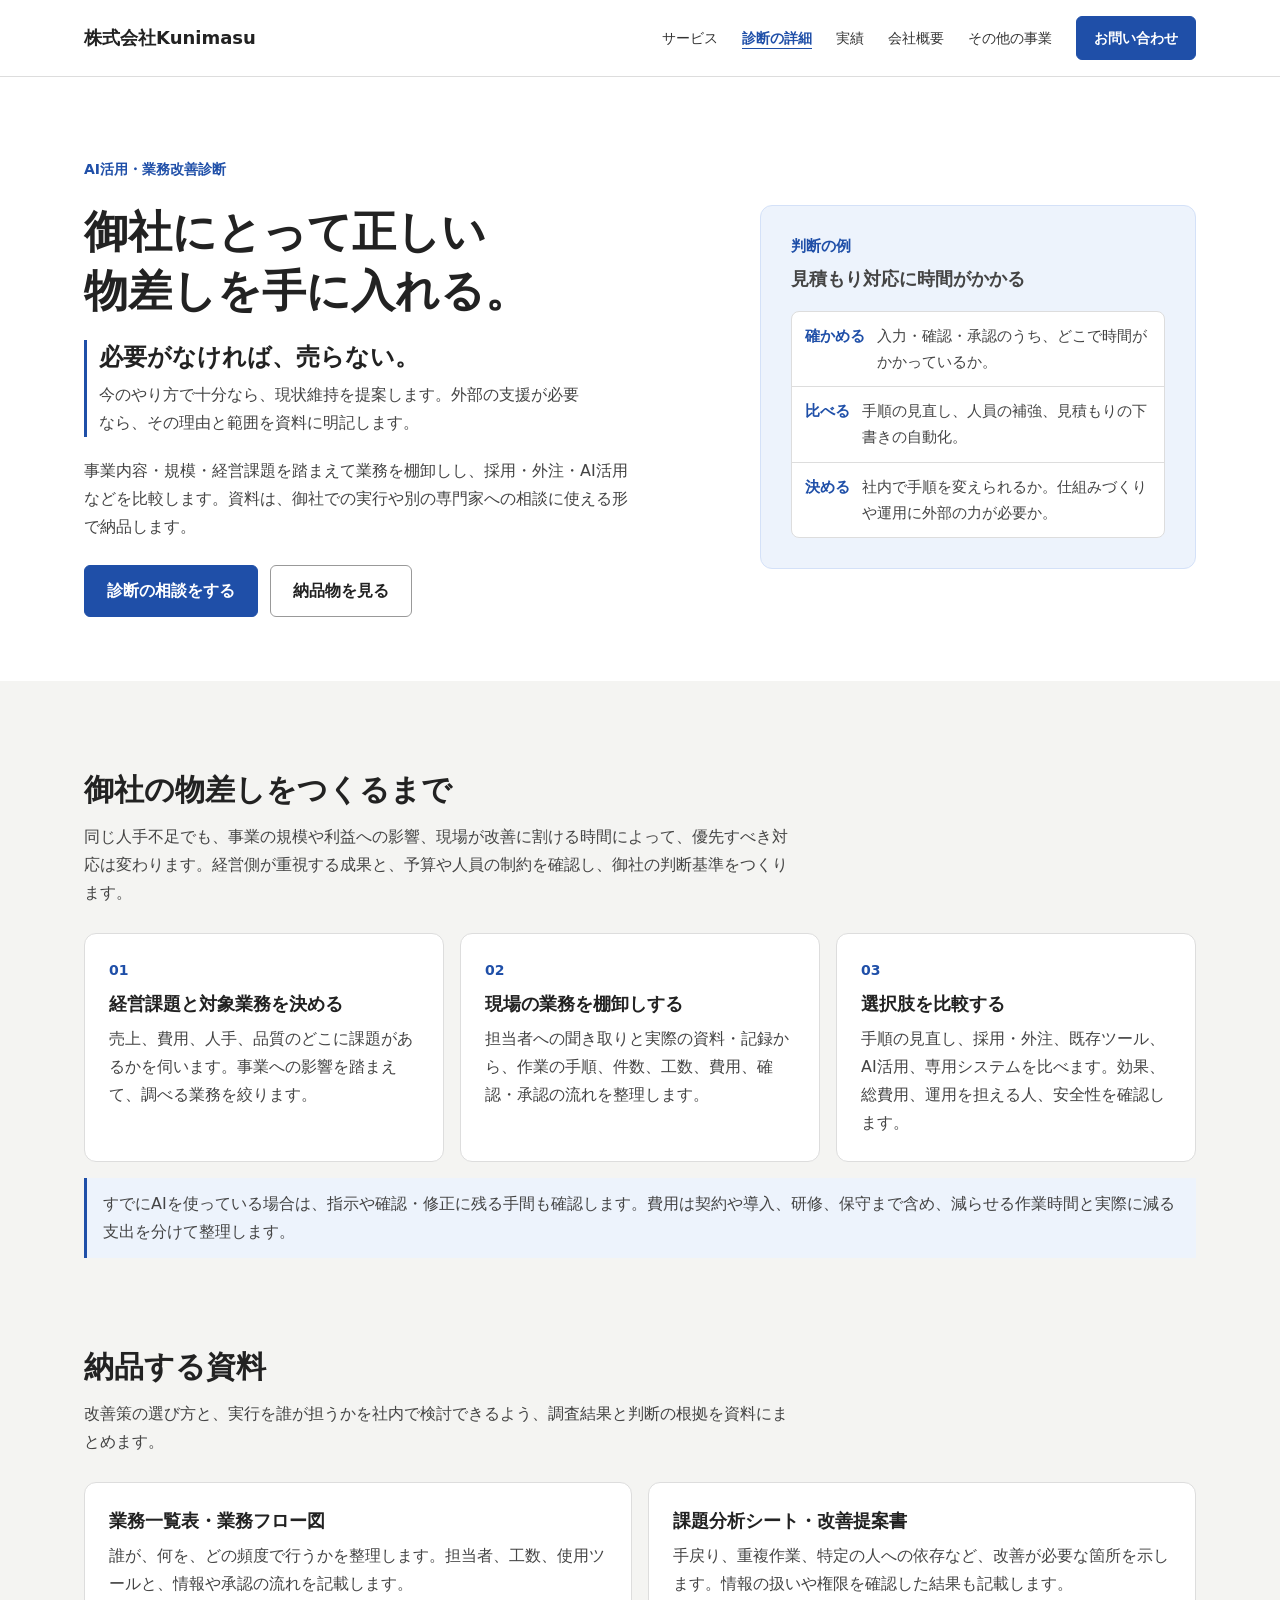
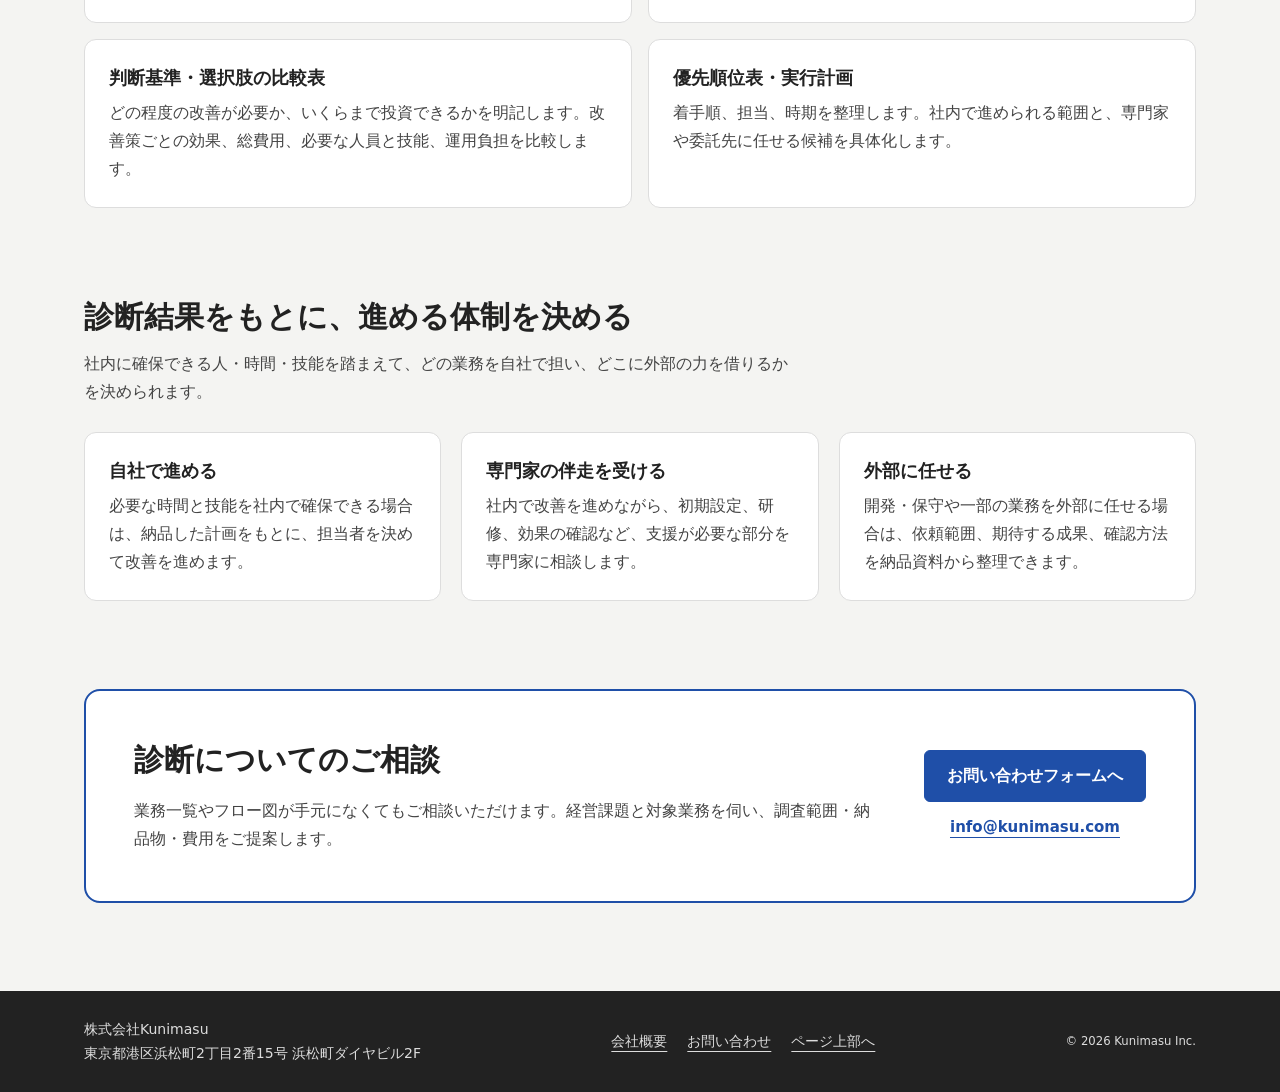
==== commit aacbeef7: "Move AI diagnosis back to its own page" ====
--- a/ai-diagnosis/index.html
+++ b/ai-diagnosis/index.html
@@ -6,7 +6,7 @@
     <title>AI活用・業務改善診断｜株式会社Kunimasu</title>
     <meta name="description" content="業務を棚卸しし、採用・外注・AI活用などを御社の事業に合う基準で比較します。自社で進めるか、専門家に任せるかを判断できる資料を納品します。">
     <meta property="og:title" content="AI活用・業務改善診断｜株式会社Kunimasu">
-    <meta property="og:description" content="御社にとって正しい物差しを手に入れる。業務を棚卸しし、改善策と進める体制を経営として判断できる資料を納品します。">
+    <meta property="og:description" content="必要がなければ、売らない。御社の業務を棚卸しし、改善策と進める体制を判断できる資料を納品します。">
     <meta property="og:type" content="website">
     <meta property="og:url" content="https://kunimasu.com/ai-diagnosis/">
     <meta property="og:locale" content="ja_JP">
@@ -14,8 +14,8 @@
     <link rel="canonical" href="https://kunimasu.com/ai-diagnosis/">
     <link rel="icon" type="image/x-icon" href="../favicon.ico">
     <link rel="stylesheet" href="../styles.css?v=20261112-1">
-    <link rel="stylesheet" href="../home.css?v=20261125-mobile">
-    <link rel="stylesheet" href="diagnosis.css">
+    <link rel="stylesheet" href="../home.css?v=20261125-split">
+    <link rel="stylesheet" href="diagnosis.css?v=20261125-split">
     <script src="../home-menu.js" defer></script>
   </head>
   <body class="home-page diagnosis-page" id="top">
@@ -41,7 +41,11 @@
           <div class="home-hero-copy">
             <p class="home-eyebrow">AI活用・業務改善診断</p>
             <h1 id="diagnosis-hero-title"><span>御社にとって正しい</span><span>物差しを手に入れる。</span></h1>
-            <p>採用で人を増やすか、業務の見直しやAI活用で負担を減らすか。自社で進めるか、専門家の力を借りるか。事業内容・規模・経営課題に照らして業務を棚卸しし、御社が判断するための資料を納品します。</p>
+            <div class="diagnosis-promise">
+              <h2><span>必要がなければ、</span><wbr><span>売らない。</span></h2>
+              <p>今のやり方で十分なら、現状維持を提案します。外部の支援が必要なら、その理由と範囲を資料に明記します。</p>
+            </div>
+            <p>事業内容・規模・経営課題を踏まえて業務を棚卸しし、採用・外注・AI活用などを比較します。資料は、御社での実行や別の専門家への相談に使える形で納品します。</p>
             <div class="home-actions">
               <a class="home-button" href="../#contact">診断の相談をする</a>
               <a class="home-button home-button-secondary" href="#deliverables">納品物を見る</a>
@@ -148,8 +152,8 @@
           <p>東京都港区浜松町2丁目2番15号 浜松町ダイヤビル2F</p>
         </div>
         <nav aria-label="フッターメニュー">
-          <a href="../company/">会社概要</a>
-          <a href="../contact/">お問い合わせ</a>
+          <a href="../#company">会社概要</a>
+          <a href="../#contact">お問い合わせ</a>
           <a href="#top">ページ上部へ</a>
         </nav>
         <small>© 2026 Kunimasu Inc.</small>
--- a/home.css
+++ b/home.css
@@ -336,30 +336,6 @@
   border-radius: 16px;
   padding: clamp(24px, 4vw, 48px);
   background: var(--home-white);
-}
-
-.home-diagnosis {
-  grid-template-columns: minmax(0, 1.35fr) minmax(0, 1fr);
-  align-items: center;
-  border: 2px solid var(--home-accent);
-}
-
-.home-diagnosis-aside {
-  display: grid;
-  gap: 12px;
-}
-
-.home-diagnosis-output {
-  border-radius: 8px;
-  padding: 20px;
-  background: var(--home-accent-tint);
-}
-
-.home-diagnosis-output ul {
-  margin: 8px 0 0;
-  padding-left: 1.25em;
-  color: var(--home-copy);
-  font-size: 0.9375rem;
 }
 
 .home-case {
--- a/ai-diagnosis/diagnosis.css
+++ b/ai-diagnosis/diagnosis.css
@@ -1,3 +1,20 @@
+.diagnosis-promise {
+  display: grid;
+  gap: 6px;
+  max-width: 34em;
+  border-inline-start: 3px solid var(--home-accent);
+  padding-inline-start: 12px;
+}
+
+.diagnosis-promise h2 {
+  font-size: clamp(1.125rem, 2.2vw, 1.5rem);
+  line-height: 1.45;
+}
+
+.diagnosis-promise h2 span {
+  display: inline-block;
+}
+
 .diagnosis-page .home-nav a[aria-current="page"] {
   color: var(--home-accent);
   font-weight: 700;
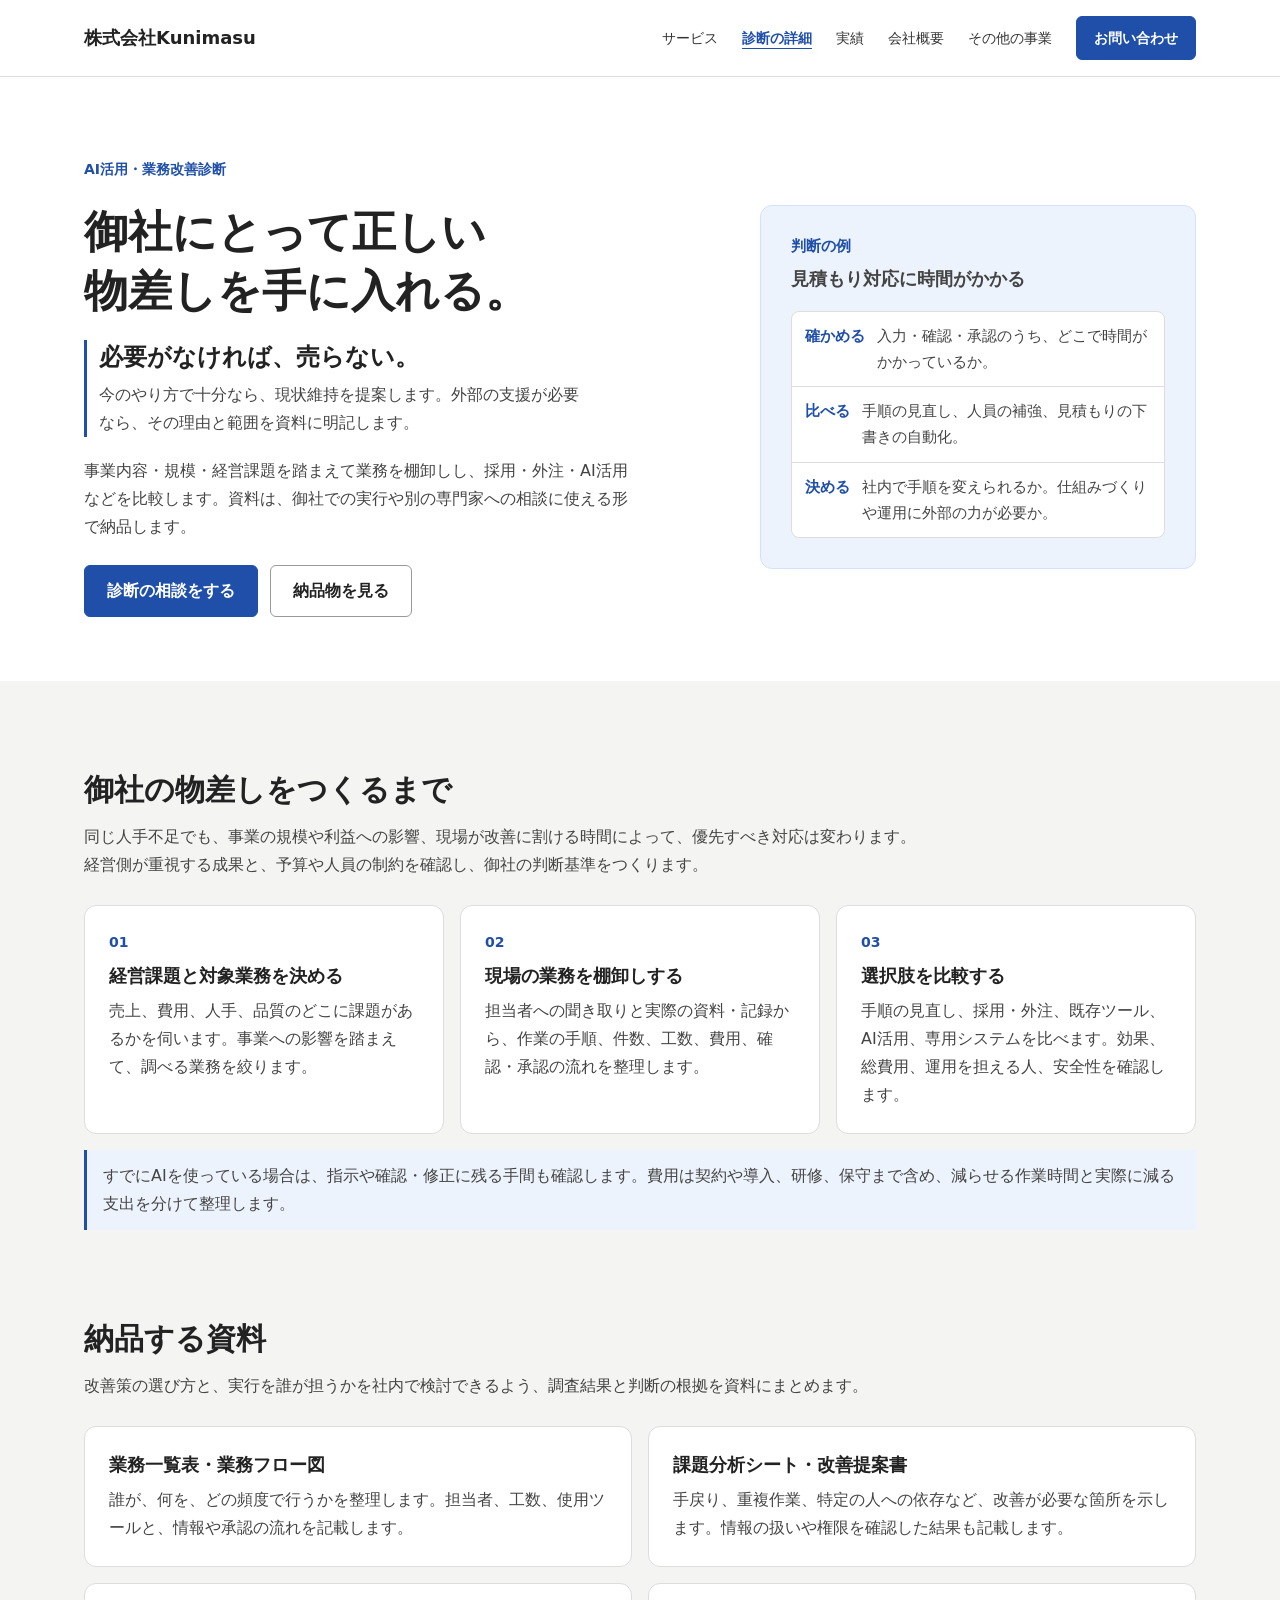
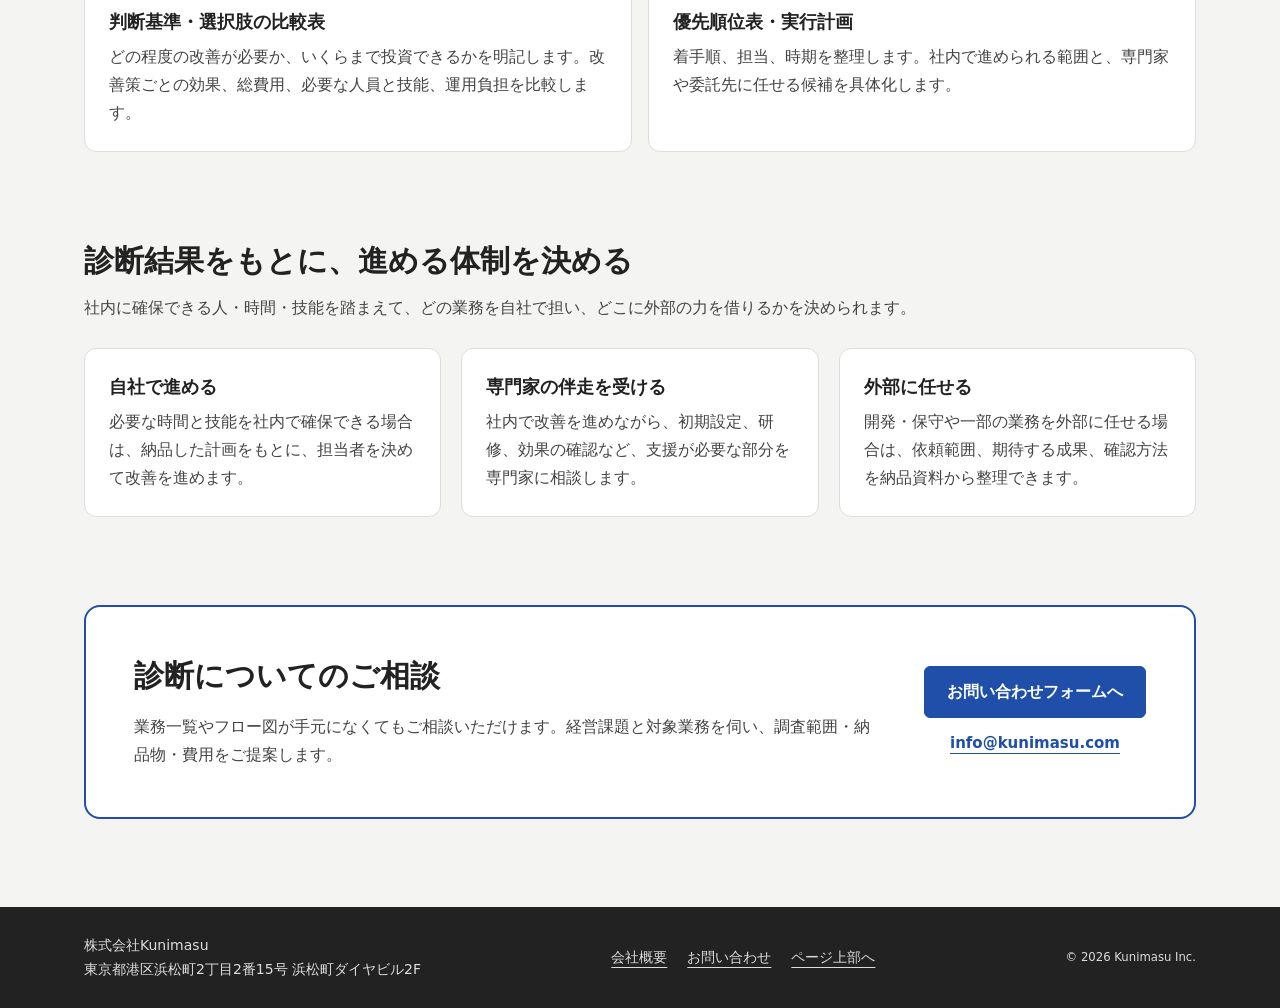
==== commit ac1553e5: "Fix awkward line breaks in diagnosis descriptions" ====
--- a/ai-diagnosis/index.html
+++ b/ai-diagnosis/index.html
@@ -15,7 +15,7 @@
     <link rel="icon" type="image/x-icon" href="../favicon.ico">
     <link rel="stylesheet" href="../styles.css?v=20261112-1">
     <link rel="stylesheet" href="../home.css?v=20261125-split">
-    <link rel="stylesheet" href="diagnosis.css?v=20261125-split">
+    <link rel="stylesheet" href="diagnosis.css?v=20261126-wrap">
     <script src="../home-menu.js" defer></script>
   </head>
   <body class="home-page diagnosis-page" id="top">
@@ -66,7 +66,7 @@
       <section class="home-shell home-section" aria-labelledby="diagnosis-process-title">
         <div class="diagnosis-section-heading">
           <h2 id="diagnosis-process-title">御社の物差しをつくるまで</h2>
-          <p>同じ人手不足でも、事業の規模や利益への影響、現場が改善に割ける時間によって、優先すべき対応は変わります。経営側が重視する成果と、予算や人員の制約を確認し、御社の判断基準をつくります。</p>
+          <p><span>同じ人手不足でも、事業の規模や利益への影響、現場が改善に割ける時間によって、優先すべき対応は変わります。</span><span>経営側が重視する成果と、予算や人員の制約を確認し、御社の判断基準をつくります。</span></p>
         </div>
         <ol class="home-grid home-steps diagnosis-steps" role="list">
           <li class="home-card">
--- a/home.css
+++ b/home.css
@@ -258,6 +258,10 @@
   gap: 16px;
 }
 
+.home-service-grid {
+  grid-template-columns: repeat(4, minmax(0, 1fr));
+}
+
 .home-card,
 .home-concerns li {
   border: 1px solid var(--home-line);
@@ -610,6 +614,12 @@
 
 .home-footer :focus-visible {
   outline-color: var(--home-white);
+}
+
+@media (max-width: 1024px) {
+  .home-service-grid {
+    grid-template-columns: repeat(2, minmax(0, 1fr));
+  }
 }
 
 @media (max-width: 960px) {
@@ -743,6 +753,7 @@
   .home-hero-inner,
   .home-panel,
   .home-grid-three,
+  .home-service-grid,
   .home-profile {
     grid-template-columns: minmax(0, 1fr);
   }
--- a/ai-diagnosis/diagnosis.css
+++ b/ai-diagnosis/diagnosis.css
@@ -88,8 +88,15 @@
 }
 
 .diagnosis-section-heading p {
-  max-width: 44em;
   color: var(--home-copy);
+  text-wrap: balance;
+  word-break: auto-phrase;
+}
+
+@media (min-width: 960px) {
+  .diagnosis-section-heading p > span {
+    display: block;
+  }
 }
 
 .diagnosis-steps {
